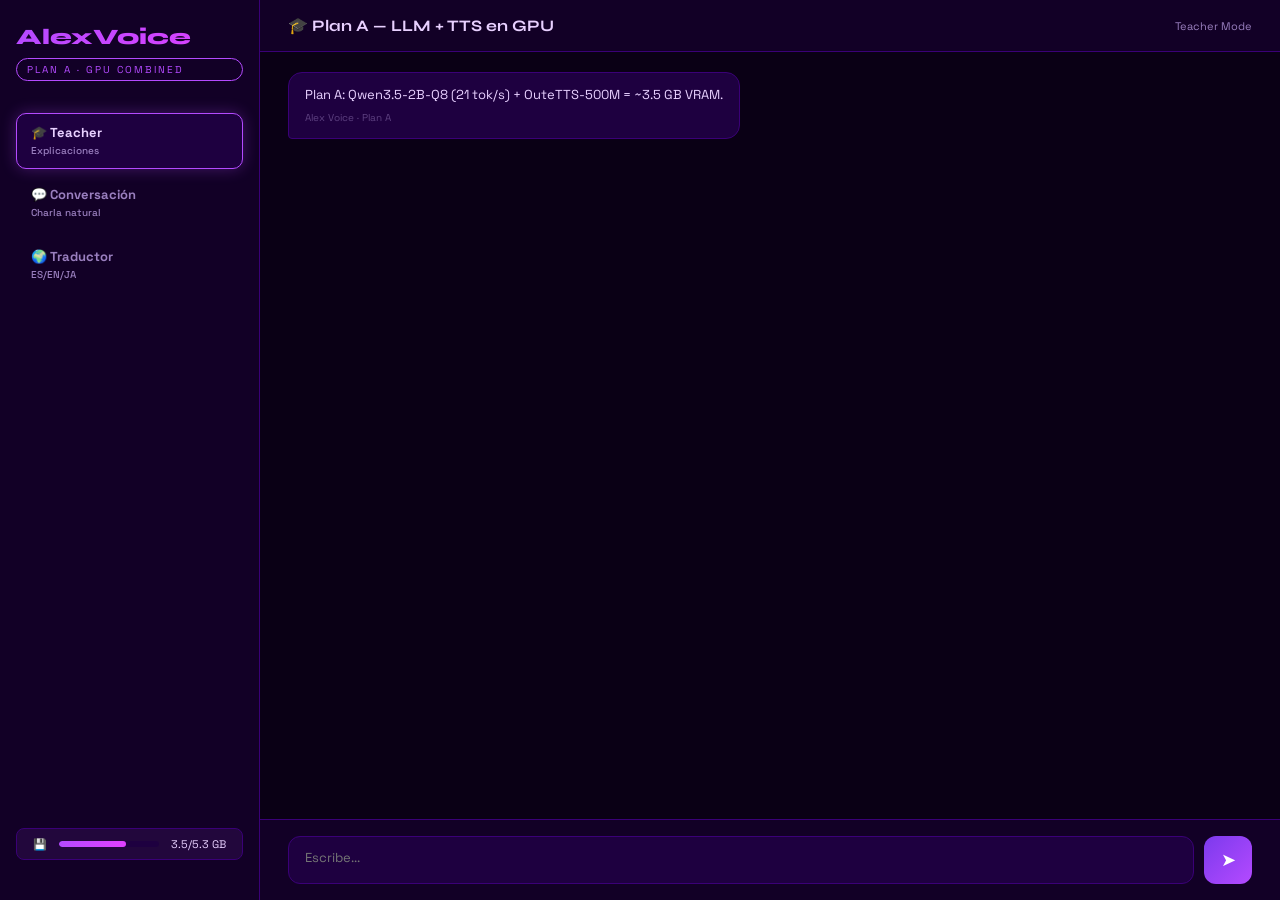
==== frontend/plan-a/index.html @ efa8ddd1 "4 plan interfaces (A=purple/GPU, B=blue/tech, C=green/pipeline, D=gold/premium) with functional JS a" ====
<!DOCTYPE html>
<html lang="es">
<head>
<meta charset="UTF-8"><meta name="viewport" content="width=device-width,initial-scale=1.0">
<title>Plan A — Alex Voice (Combined GPU)</title>
<link rel="preconnect" href="https://fonts.googleapis.com">
<link href="https://fonts.googleapis.com/css2?family=Space+Grotesk:wght@400;500;600;700&family=Syne:wght@400;700;800&display=swap" rel="stylesheet">
<style>
:root{--bg:#0a0015;--surface:#120026;--surface2:#1e0040;--border:#3a0077;--text:#e8d0ff;--textDim:#9a7fbf;--accent:#b44aff;--accent2:#7c3aed;--glow:rgba(180,74,255,.3)}
*{margin:0;padding:0;box-sizing:border-box}
body{font-family:'Space Grotesk',sans-serif;background:var(--bg);color:var(--text);height:100vh;display:flex;overflow:hidden}
.sidebar{width:260px;background:var(--surface);border-right:1px solid var(--border);padding:24px 16px;display:flex;flex-direction:column;flex-shrink:0}
.logo{font-family:'Syne',sans-serif;font-size:22px;font-weight:800;margin-bottom:8px;background:linear-gradient(135deg,var(--accent),#e040ff);-webkit-background-clip:text;-webkit-text-fill-color:transparent}
.plan-badge{font-size:10px;text-transform:uppercase;letter-spacing:2px;color:var(--accent);margin-bottom:32px;padding:4px 10px;border:1px solid var(--accent);border-radius:20px;display:inline-block}
.mode-group{display:flex;flex-direction:column;gap:6px;flex:1}
.mode-btn{display:flex;align-items:center;gap:10px;padding:10px 14px;border-radius:10px;border:1px solid transparent;cursor:pointer;background:transparent;color:var(--textDim);font-family:inherit;font-size:13px;font-weight:500;transition:all .3s;text-align:left}
.mode-btn:hover{color:var(--text);background:var(--surface2)}
.mode-btn.active{border-color:var(--accent);color:var(--text);background:var(--surface2);box-shadow:0 0 15px var(--glow)}
.main{flex:1;display:flex;flex-direction:column}
.header{padding:16px 28px;border-bottom:1px solid var(--border);background:var(--surface);display:flex;align-items:center;justify-content:space-between}
.header h2{font-family:'Syne',sans-serif;font-size:16px}
.vram-bar{padding:8px 16px;background:rgba(180,74,255,.1);border:1px solid var(--border);border-radius:8px;font-size:11px;display:flex;align-items:center;gap:12px;margin-bottom:16px}
.vram-bar .bar{flex:1;height:6px;background:var(--surface2);border-radius:3px;overflow:hidden}
.vram-bar .fill{height:100%;background:linear-gradient(90deg,var(--accent),#e040ff);border-radius:3px;width:67%}
.messages{flex:1;overflow-y:auto;padding:20px 28px;display:flex;flex-direction:column;gap:12px}
.msg{max-width:75%;padding:12px 16px;border-radius:14px;font-size:13px;line-height:1.6;animation:fadeIn .3s}
@keyframes fadeIn{from{opacity:0;transform:translateY(8px)}to{opacity:1;transform:translateY(0)}}
.msg.user{align-self:flex-end;background:linear-gradient(135deg,var(--accent2),var(--accent));color:#fff;border-bottom-right-radius:4px}
.msg.assistant{align-self:flex-start;background:var(--surface2);border:1px solid var(--border);border-bottom-left-radius:4px}
.msg .ts{font-size:10px;color:var(--textDim);margin-top:4px;opacity:.5}
.think-indicator{align-self:flex-start;display:none;gap:4px;padding:12px 16px;background:var(--surface2);border:1px solid var(--border);border-radius:14px}
.think-indicator.show{display:flex}
.think-indicator span{width:5px;height:5px;border-radius:50%;background:var(--accent);animation:bounce 1.4s infinite}
.think-indicator span:nth-child(2){animation-delay:.2s}
.think-indicator span:nth-child(3){animation-delay:.4s}
@keyframes bounce{0%,80%,100%{transform:translateY(0)}40%{transform:translateY(-5px)}}
.input-area{padding:16px 28px;border-top:1px solid var(--border);background:var(--surface)}
.input-row{display:flex;gap:10px}
textarea{flex:1;padding:12px 16px;border:1px solid var(--border);border-radius:12px;background:var(--surface2);color:var(--text);font-family:inherit;font-size:13px;resize:none;outline:none;min-height:48px}
textarea:focus{border-color:var(--accent);box-shadow:0 0 0 3px var(--glow)}
.send-btn{width:48px;height:48px;border-radius:12px;border:none;cursor:pointer;background:linear-gradient(135deg,var(--accent2),var(--accent));color:#fff;font-size:18px;transition:all .3s;flex-shrink:0}
.send-btn:hover{box-shadow:0 0 20px var(--glow)}
.send-btn:disabled{opacity:.3;cursor:not-allowed}
</style>
</head>
<body>
<div class="sidebar">
  <div class="logo">AlexVoice</div>
  <div class="plan-badge">Plan A · GPU Combined</div>
  <div class="mode-group" id="modeGroup">
    <button class="mode-btn active" data-mode="teacher" onclick="setMode('teacher')"><div><strong>🎓 Teacher</strong><br><span style="font-size:10px;color:var(--textDim)">Explicaciones</span></div></button>
    <button class="mode-btn" data-mode="conversation" onclick="setMode('conversation')"><div><strong>💬 Conversación</strong><br><span style="font-size:10px;color:var(--textDim)">Charla natural</span></div></button>
    <button class="mode-btn" data-mode="translator" onclick="setMode('translator')"><div><strong>🌍 Traductor</strong><br><span style="font-size:10px;color:var(--textDim)">ES/EN/JA</span></div></button>
  </div>
  <div class="vram-bar">💾 <div class="bar"><div class="fill"></div></div> 3.5/5.3 GB</div>
</div>
<div class="main">
  <div class="header"><h2 id="modeTitle">🎓 Plan A — LLM + TTS en GPU</h2><span style="font-size:11px;color:var(--textDim)" id="modeBadge">Teacher Mode</span></div>
  <div class="messages" id="msgs"><div class="msg assistant">Plan A: Qwen3.5-2B-Q8 (21 tok/s) + OuteTTS-500M = ~3.5 GB VRAM.<div class="ts">Alex Voice · Plan A</div></div></div>
  <div class="think-indicator" id="think"><span></span><span></span><span></span></div>
  <div class="input-area">
    <div class="input-row">
      <textarea id="input" placeholder="Escribe..." rows="1" onkeydown="if(event.key==='Enter'&&!event.shiftKey){event.preventDefault();send()}"></textarea>
      <button class="send-btn" id="sendBtn" onclick="send()">➤</button>
    </div>
  </div>
</div>
<script>
const MODES={teacher:{name:'🎓 Teacher',badge:'Teacher Mode',sys:'Eres un tutor experto que explica conceptos con claridad. Responde en el idioma del usuario.'},conversation:{name:'💬 Conversación',badge:'Conversation Mode',sys:'Eres un asistente amigable y natural. Respondes en el mismo idioma. Conversación fluida.'},translator:{name:'🌍 Traductor',badge:'Translator Mode',sys:'Eres un traductor profesional ES/EN/JA. Traduce y explica. Incluye romaji para japones.'}};
let currentMode='teacher';
function setMode(m){currentMode=m;const c=MODES[m];document.getElementById('modeTitle').textContent='🎓 Plan A — '+c.name;document.getElementById('modeBadge').textContent=c.badge;document.querySelectorAll('.mode-btn').forEach(b=>b.classList.remove('active'));document.querySelector(`[data-mode="${m}"]`).classList.add('active')}
function addMsg(role,text){const d=document.createElement('div');d.className='msg '+role;d.textContent=text;const t=document.createElement('div');t.className='ts';t.textContent=new Date().toLocaleTimeString();d.appendChild(t);document.getElementById('msgs').appendChild(d);d.scrollIntoView({behavior:'smooth'})}
async function send(){const i=document.getElementById('input');const t=i.value.trim();if(!t)return;addMsg('user',t);i.value='';document.getElementById('think').classList.add('show');document.getElementById('sendBtn').disabled=true;try{const r=await fetch('http://localhost:8080/completion',{method:'POST',headers:{'Content-Type':'application/json'},body:JSON.stringify({prompt:'<|im_start|>system\n'+MODES[currentMode].sys+'<|im_end|>\n<|im_start|>user\n'+t+'<|im_end|>\n<|im_start|>assistant\n',n_predict:256,temperature:currentMode==='teacher'?0.5:currentMode==='translator'?0.3:0.7,stop:['<|im_end|>']})});const d=await r.json();addMsg('assistant',d.content||'[sin respuesta]')}catch(e){addMsg('assistant','⚠️ Error: '+e.message+'. ¿Está corriendo llama-server?')}document.getElementById('think').classList.remove('show');document.getElementById('sendBtn').disabled=false}
</script>
</body>
</html>
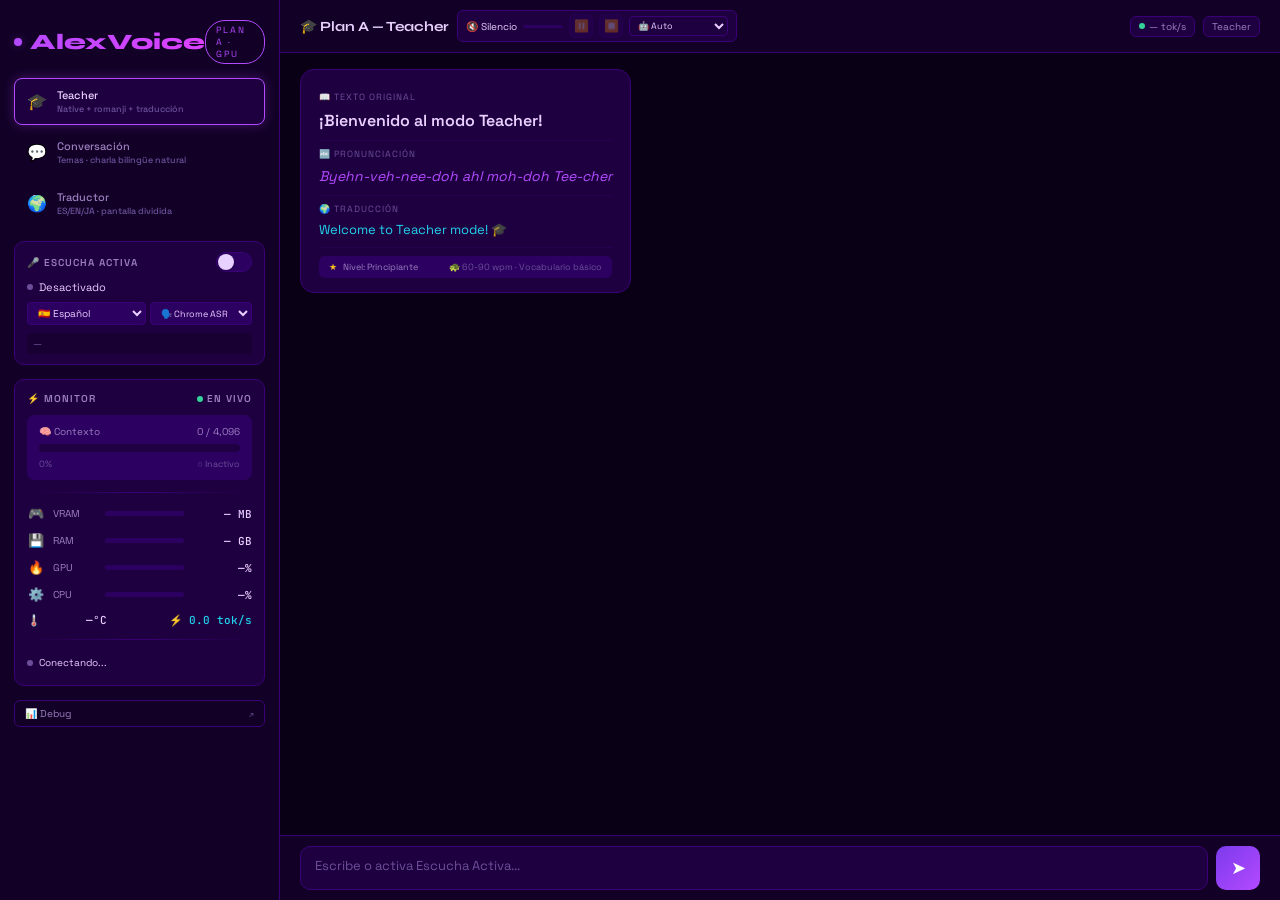
==== commit af77b3c9: "feat: TTS Python API (45ms), logger module, enriched debug UI, startup script - PiperTTS Python API " ====
--- a/frontend/plan-a/index.html
+++ b/frontend/plan-a/index.html
@@ -2,75 +2,2106 @@
 <html lang="es">
 <head>
 <meta charset="UTF-8"><meta name="viewport" content="width=device-width,initial-scale=1.0">
-<title>Plan A — Alex Voice (Combined GPU)</title>
+<title>Plan A — Alex Voice (3 Modos)</title>
 <link rel="preconnect" href="https://fonts.googleapis.com">
-<link href="https://fonts.googleapis.com/css2?family=Space+Grotesk:wght@400;500;600;700&family=Syne:wght@400;700;800&display=swap" rel="stylesheet">
+<link href="https://fonts.googleapis.com/css2?family=Space+Grotesk:wght@400;500;600;700&family=Syne:wght@400;700;800&family=JetBrains+Mono:wght@400;500&family=Noto+Sans+JP:wght@400;700&display=swap" rel="stylesheet">
 <style>
-:root{--bg:#0a0015;--surface:#120026;--surface2:#1e0040;--border:#3a0077;--text:#e8d0ff;--textDim:#9a7fbf;--accent:#b44aff;--accent2:#7c3aed;--glow:rgba(180,74,255,.3)}
+:root{--bg:#0a0015;--surface:#120026;--surface2:#1e0040;--surface3:#2c0060;--border:#3a0077;--border2:#4b0099;--text:#e8d0ff;--textDim:#9a7fbf;--textMuted:#6b5099;--accent:#b44aff;--accent2:#7c3aed;--accent3:#e040ff;--glow:rgba(180,74,255,.3);--green:#34d399;--yellow:#fbbf24;--red:#ef4444;--orange:#fb923c;--cyan:#22d3ee}
 *{margin:0;padding:0;box-sizing:border-box}
 body{font-family:'Space Grotesk',sans-serif;background:var(--bg);color:var(--text);height:100vh;display:flex;overflow:hidden}
-.sidebar{width:260px;background:var(--surface);border-right:1px solid var(--border);padding:24px 16px;display:flex;flex-direction:column;flex-shrink:0}
-.logo{font-family:'Syne',sans-serif;font-size:22px;font-weight:800;margin-bottom:8px;background:linear-gradient(135deg,var(--accent),#e040ff);-webkit-background-clip:text;-webkit-text-fill-color:transparent}
-.plan-badge{font-size:10px;text-transform:uppercase;letter-spacing:2px;color:var(--accent);margin-bottom:32px;padding:4px 10px;border:1px solid var(--accent);border-radius:20px;display:inline-block}
-.mode-group{display:flex;flex-direction:column;gap:6px;flex:1}
-.mode-btn{display:flex;align-items:center;gap:10px;padding:10px 14px;border-radius:10px;border:1px solid transparent;cursor:pointer;background:transparent;color:var(--textDim);font-family:inherit;font-size:13px;font-weight:500;transition:all .3s;text-align:left}
-.mode-btn:hover{color:var(--text);background:var(--surface2)}
-.mode-btn.active{border-color:var(--accent);color:var(--text);background:var(--surface2);box-shadow:0 0 15px var(--glow)}
-.main{flex:1;display:flex;flex-direction:column}
-.header{padding:16px 28px;border-bottom:1px solid var(--border);background:var(--surface);display:flex;align-items:center;justify-content:space-between}
-.header h2{font-family:'Syne',sans-serif;font-size:16px}
-.vram-bar{padding:8px 16px;background:rgba(180,74,255,.1);border:1px solid var(--border);border-radius:8px;font-size:11px;display:flex;align-items:center;gap:12px;margin-bottom:16px}
-.vram-bar .bar{flex:1;height:6px;background:var(--surface2);border-radius:3px;overflow:hidden}
-.vram-bar .fill{height:100%;background:linear-gradient(90deg,var(--accent),#e040ff);border-radius:3px;width:67%}
-.messages{flex:1;overflow-y:auto;padding:20px 28px;display:flex;flex-direction:column;gap:12px}
-.msg{max-width:75%;padding:12px 16px;border-radius:14px;font-size:13px;line-height:1.6;animation:fadeIn .3s}
+
+/* ── Sidebar ──────────────────────────── */
+.sidebar{width:280px;background:var(--surface);border-right:1px solid var(--border);padding:20px 14px;display:flex;flex-direction:column;flex-shrink:0;overflow-y:auto;gap:14px}
+.sidebar::-webkit-scrollbar{width:3px}
+.sidebar::-webkit-scrollbar-thumb{background:var(--border);border-radius:3px}
+.logo{font-family:'Syne',sans-serif;font-size:22px;font-weight:800;background:linear-gradient(135deg,var(--accent),var(--accent3));-webkit-background-clip:text;-webkit-text-fill-color:transparent;display:flex;align-items:center;gap:8px}
+.logo-dot{width:8px;height:8px;border-radius:50%;background:var(--accent);-webkit-text-fill-color:initial;display:inline-block;box-shadow:0 0 8px var(--glow)}
+.plan-badge{font-size:9px;text-transform:uppercase;letter-spacing:2px;color:var(--accent);padding:3px 10px;border:1px solid var(--accent);border-radius:20px;display:inline-block;width:fit-content}
+
+/* ── Mode Buttons ─────────────────────── */
+.mode-group{display:flex;flex-direction:column;gap:4px}
+.mode-btn{display:flex;align-items:center;gap:10px;padding:9px 12px;border-radius:8px;border:1px solid transparent;cursor:pointer;background:transparent;color:var(--textDim);font-family:inherit;font-size:12px;font-weight:500;transition:all .25s ease;text-align:left;width:100%}
+.mode-btn:hover{color:var(--text);background:var(--surface2);border-color:var(--border)}
+.mode-btn.active{border-color:var(--accent);color:var(--text);background:var(--surface2);box-shadow:0 0 12px var(--glow)}
+.mode-btn .mode-icon{font-size:16px}
+.mode-btn .mode-label{font-size:11px}
+.mode-btn .mode-desc{font-size:9px;color:var(--textMuted);margin-top:1px}
+
+/* ── Listening Section ────────────────── */
+.listen-section{background:var(--surface2);border:1px solid var(--border);border-radius:10px;padding:10px 12px;display:flex;flex-direction:column;gap:8px}
+.listen-header{display:flex;align-items:center;justify-content:space-between;font-size:10px;font-weight:600;text-transform:uppercase;letter-spacing:1px;color:var(--textDim)}
+.toggle-switch{position:relative;width:36px;height:20px;flex-shrink:0;cursor:pointer}
+.toggle-track{width:36px;height:20px;background:var(--surface3);border-radius:10px;transition:background .3s;border:1px solid var(--border)}
+.toggle-track.active{background:var(--accent2);border-color:var(--accent)}
+.toggle-knob{position:absolute;top:2px;left:2px;width:16px;height:16px;border-radius:50%;background:var(--text);transition:transform .3s;box-shadow:0 1px 3px rgba(0,0,0,.3)}
+.toggle-switch.active .toggle-knob{transform:translateX(16px);background:#fff}
+.listen-status{font-size:11px;display:flex;align-items:center;gap:6px}
+.listen-indicator{width:6px;height:6px;border-radius:50%;display:inline-block}
+.listen-indicator.idle{background:var(--textMuted)}
+.listen-indicator.listening{background:var(--green);animation:pulse 1s infinite}
+.listen-indicator.speaking{background:var(--accent);animation:pulse .5s infinite}
+.listen-transcript{font-size:10px;color:var(--textMuted);min-height:16px;padding:4px 6px;background:rgba(0,0,0,.2);border-radius:4px;word-break:break-word}
+@keyframes pulse{0%,100%{opacity:1}50%{opacity:.3}}
+
+/* ── Monitor Panel ────────────────────── */
+.monitor-panel{background:var(--surface2);border:1px solid var(--border);border-radius:10px;padding:12px;display:flex;flex-direction:column;gap:10px}
+.monitor-header{display:flex;align-items:center;justify-content:space-between;font-size:10px;font-weight:600;text-transform:uppercase;letter-spacing:1px;color:var(--textDim)}
+.live-dot{width:6px;height:6px;border-radius:50%;background:var(--green);animation:pulse 2s infinite;display:inline-block}
+.stat-row{display:flex;align-items:center;gap:8px;font-size:11px}
+.stat-row .stat-icon{width:18px;text-align:center;font-size:13px;flex-shrink:0}
+.stat-row .stat-label{color:var(--textDim);font-size:10px;min-width:44px;flex-shrink:0}
+.stat-row .stat-value{font-family:'JetBrains Mono',monospace;font-size:11px;font-weight:500;min-width:60px;text-align:right;flex-shrink:0;color:var(--text)}
+.stat-row .stat-value.green{color:var(--green)}
+.stat-row .stat-value.yellow{color:var(--yellow)}
+.stat-row .stat-value.orange{color:var(--orange)}
+.stat-row .stat-value.red{color:var(--red)}
+.stat-row .stat-value.cyan{color:var(--cyan)}
+.bar-wrap{flex:1;height:5px;background:var(--surface3);border-radius:3px;overflow:hidden;min-width:60px}
+.bar-fill{height:100%;border-radius:3px;transition:width .1s linear;min-width:0}
+.bar-fill.purple{background:linear-gradient(90deg,var(--accent2),var(--accent))}
+.bar-fill.green{background:linear-gradient(90deg,#059669,var(--green))}
+.bar-fill.blue{background:linear-gradient(90deg,#2563eb,var(--cyan))}
+.bar-fill.yellow{background:linear-gradient(90deg,#d97706,var(--yellow))}
+.bar-fill.orange{background:linear-gradient(90deg,#ea580c,var(--orange))}
+.red{color:var(--red)}.green{color:var(--green)}.orange{color:var(--orange)}.yellow{color:var(--yellow)}
+.context-section{background:var(--surface3);border-radius:8px;padding:10px 12px;display:flex;flex-direction:column;gap:6px}
+.context-header{display:flex;justify-content:space-between;font-size:10px;color:var(--textDim)}
+.context-bar{height:8px;background:rgba(0,0,0,.3);border-radius:4px;overflow:hidden;position:relative}
+.context-fill{height:100%;border-radius:4px;background:linear-gradient(90deg,var(--accent2),var(--accent),var(--accent3));transition:width .1s linear}
+
+/* ── Loading Section ──────────────────── */
+.loading-section{background:var(--surface3);border:1px solid var(--accent2);border-radius:8px;padding:8px 12px;display:none;flex-direction:column;gap:5px}
+.loading-section.show{display:flex}
+.loading-header{display:flex;justify-content:space-between;align-items:center;font-size:10px;color:var(--textDim)}
+.loading-header .status-icon{font-size:12px}
+.loading-bar-wrap{height:6px;background:rgba(0,0,0,.3);border-radius:3px;overflow:hidden}
+.loading-fill{height:100%;border-radius:3px;transition:width .1s linear;min-width:0}
+.loading-fill.waiting{background:var(--textMuted)}
+.loading-fill.loading{background:linear-gradient(90deg,var(--accent2),var(--accent))}
+.loading-fill.done{background:var(--green);width:100% !important}
+.loading-detail{font-size:9px;color:var(--textMuted);display:flex;justify-content:space-between;align-items:center;gap:4px}
+.loading-detail .vram-info{font-family:'JetBrains Mono',monospace;color:var(--accent);font-size:9px;white-space:nowrap}
+.loading-detail .vram-delta{font-family:'JetBrains Mono',monospace;font-size:8px;white-space:nowrap}
+.monitor-divider{height:1px;background:linear-gradient(90deg,transparent,var(--border),transparent);margin:2px 0}
+.status-row{display:flex;align-items:center;gap:6px;font-size:10px;padding:4px 0}
+.status-dot{width:6px;height:6px;border-radius:50%;flex-shrink:0}
+.status-dot.idle{background:var(--textMuted)}
+.status-dot.processing{background:var(--green);animation:pulse 1s infinite}
+.status-dot.disconnected{background:var(--red)}
+.gpu-temp-bar{display:flex;align-items:center;gap:6px;font-size:11px}
+.listen-lang-select{padding:3px 6px;border-radius:4px;border:1px solid var(--border);background:var(--surface3);color:var(--text);font-size:10px;font-family:inherit;outline:none;width:100%}
+
+/* ── Main Layout ──────────────────────── */
+.main{flex:1;display:flex;flex-direction:column;min-width:0}
+.header{padding:10px 20px;border-bottom:1px solid var(--border);background:var(--surface);display:flex;align-items:center;gap:8px;flex-wrap:wrap}
+.header h2{font-family:'Syne',sans-serif;font-size:14px;font-weight:700;display:flex;align-items:center;gap:6px;flex-shrink:0}
+.header-right{display:flex;align-items:center;gap:8px;font-size:11px;color:var(--textDim);margin-left:auto}
+.header-right .badge{display:flex;align-items:center;gap:4px;padding:3px 8px;background:var(--surface2);border:1px solid var(--border);border-radius:6px;font-size:10px}
+.tts-controls{display:flex;align-items:center;gap:6px;padding:3px 8px;background:var(--surface2);border:1px solid var(--border);border-radius:6px;font-size:10px}
+.tts-controls .tts-status{display:flex;align-items:center;gap:3px}
+.tts-btn{width:24px;height:24px;border-radius:6px;border:1px solid var(--border);cursor:pointer;background:var(--surface3);color:var(--textDim);font-size:12px;display:flex;align-items:center;justify-content:center;transition:all .2s}
+.tts-btn:hover{background:var(--accent2);color:#fff;border-color:var(--accent)}
+.tts-btn:disabled{opacity:.3;cursor:not-allowed}
+.tts-btn.active{background:var(--accent2);color:#fff;border-color:var(--accent)}
+.tts-progress{width:40px;height:3px;background:var(--surface3);border-radius:2px;overflow:hidden;flex-shrink:0}
+.tts-progress-fill{height:100%;background:linear-gradient(90deg,var(--accent),var(--accent3));border-radius:2px;transition:width .3s;width:0%}
+.messages-area{flex:1;overflow-y:auto;padding:16px 20px;display:flex;flex-direction:column;gap:10px}
+.messages-area::-webkit-scrollbar{width:4px}
+.messages-area::-webkit-scrollbar-thumb{background:var(--border);border-radius:2px}
+
+/* ── Shared Messages ──────────────────── */
+.msg{max-width:85%;padding:12px 16px;border-radius:14px;font-size:13px;line-height:1.6;animation:fadeIn .3s ease}
 @keyframes fadeIn{from{opacity:0;transform:translateY(8px)}to{opacity:1;transform:translateY(0)}}
 .msg.user{align-self:flex-end;background:linear-gradient(135deg,var(--accent2),var(--accent));color:#fff;border-bottom-right-radius:4px}
-.msg.assistant{align-self:flex-start;background:var(--surface2);border:1px solid var(--border);border-bottom-left-radius:4px}
-.msg .ts{font-size:10px;color:var(--textDim);margin-top:4px;opacity:.5}
-.think-indicator{align-self:flex-start;display:none;gap:4px;padding:12px 16px;background:var(--surface2);border:1px solid var(--border);border-radius:14px}
+.msg .ts{font-size:10px;color:var(--textDim);margin-top:4px;opacity:.5;font-family:'JetBrains Mono',monospace}
+.think-indicator{align-self:flex-start;display:none;gap:4px;padding:10px 14px;background:var(--surface2);border:1px solid var(--border);border-radius:14px}
 .think-indicator.show{display:flex}
 .think-indicator span{width:5px;height:5px;border-radius:50%;background:var(--accent);animation:bounce 1.4s infinite}
 .think-indicator span:nth-child(2){animation-delay:.2s}
 .think-indicator span:nth-child(3){animation-delay:.4s}
 @keyframes bounce{0%,80%,100%{transform:translateY(0)}40%{transform:translateY(-5px)}}
-.input-area{padding:16px 28px;border-top:1px solid var(--border);background:var(--surface)}
-.input-row{display:flex;gap:10px}
-textarea{flex:1;padding:12px 16px;border:1px solid var(--border);border-radius:12px;background:var(--surface2);color:var(--text);font-family:inherit;font-size:13px;resize:none;outline:none;min-height:48px}
-textarea:focus{border-color:var(--accent);box-shadow:0 0 0 3px var(--glow)}
-.send-btn{width:48px;height:48px;border-radius:12px;border:none;cursor:pointer;background:linear-gradient(135deg,var(--accent2),var(--accent));color:#fff;font-size:18px;transition:all .3s;flex-shrink:0}
-.send-btn:hover{box-shadow:0 0 20px var(--glow)}
-.send-btn:disabled{opacity:.3;cursor:not-allowed}
+
+/* ── TEACHER MODE OUTPUT ────────────────── */
+.teacher-output{background:var(--surface2);border:1px solid var(--border);border-radius:14px;padding:14px 18px;max-width:85%;align-self:flex-start;animation:fadeIn .3s ease}
+.teacher-line{padding:6px 0;border-bottom:1px solid rgba(58,0,119,.3);line-height:1.7}
+.teacher-line:last-child{border-bottom:none}
+.teacher-line .label{font-size:9px;text-transform:uppercase;letter-spacing:1px;color:var(--textMuted);margin-bottom:2px}
+.teacher-line.native .text{font-size:16px;color:var(--text);font-weight:600}
+.teacher-line.romanji .text{font-size:14px;color:var(--accent);font-style:italic}
+.teacher-line.translation .text{font-size:13px;color:var(--cyan)}
+.teacher-level{display:flex;align-items:center;gap:6px;margin-top:8px;padding:5px 10px;background:var(--surface3);border-radius:6px;font-size:9px;color:var(--textDim)}
+.teacher-level .stars{color:var(--yellow)}
+.teacher-speed{font-size:9px;color:var(--textMuted);margin-left:auto}
+
+/* ── CONVERSATIONAL MODE ────────────────── */
+.topic-bar{display:flex;gap:6px;padding:8px 20px;border-bottom:1px solid var(--border);background:var(--surface);overflow-x:auto;flex-wrap:nowrap;align-items:center}
+.topic-bar::-webkit-scrollbar{height:2px}
+.topic-bar::-webkit-scrollbar-thumb{background:var(--border);border-radius:2px}
+.topic-label{font-size:9px;text-transform:uppercase;letter-spacing:1px;color:var(--textMuted);flex-shrink:0;margin-right:4px}
+.topic-chip{padding:4px 12px;border-radius:14px;border:1px solid var(--border);background:var(--surface2);color:var(--textDim);font-size:10px;cursor:pointer;white-space:nowrap;transition:all .2s;flex-shrink:0;font-family:inherit}
+.topic-chip:hover{border-color:var(--accent);color:var(--text);background:var(--surface3)}
+.topic-chip.active{background:var(--accent2);color:#fff;border-color:var(--accent);box-shadow:0 0 8px var(--glow)}
+.conv-msg{max-width:80%;padding:12px 16px;border-radius:14px;font-size:13px;line-height:1.6;animation:fadeIn .3s ease}
+.conv-msg.user{align-self:flex-end;background:linear-gradient(135deg,var(--accent2),var(--accent));color:#fff;border-bottom-right-radius:4px}
+.conv-msg.assistant{align-self:flex-start;background:var(--surface2);border:1px solid var(--border);border-bottom-left-radius:4px}
+.conv-msg .ts{font-size:10px;color:var(--textDim);margin-top:4px;opacity:.5;font-family:'JetBrains Mono',monospace}
+
+/* ── TRANSLATOR MODE ───────────────────── */
+.translator-layout{flex:1;display:flex;flex-direction:column;overflow:hidden}
+.translator-controls{display:flex;align-items:center;gap:8px;padding:8px 20px;border-bottom:1px solid var(--border);background:var(--surface);flex-wrap:wrap}
+.translator-lang-pair{display:flex;align-items:center;gap:6px}
+.translator-lang-pair select{padding:4px 8px;border-radius:6px;border:1px solid var(--border);background:var(--surface2);color:var(--text);font-size:11px;font-family:inherit;outline:none}
+.translator-lang-pair .arrow{color:var(--accent);font-size:16px}
+.translator-split-toggle{display:flex;gap:2px;margin-left:auto}
+.translator-split-toggle button{padding:4px 10px;border:1px solid var(--border);background:var(--surface2);color:var(--textDim);font-size:10px;cursor:pointer;font-family:inherit;transition:all .2s}
+.translator-split-toggle button:first-child{border-radius:6px 0 0 6px}
+.translator-split-toggle button:last-child{border-radius:0 6px 6px 0}
+.translator-split-toggle button.active{background:var(--accent2);color:#fff;border-color:var(--accent)}
+.translator-panels{flex:1;display:flex;overflow:hidden}
+.translator-panel{flex:1;display:flex;flex-direction:column;overflow:hidden}
+.translator-panel:first-child{border-right:1px solid var(--border)}
+.translator-panel-header{padding:8px 14px;font-size:10px;text-transform:uppercase;letter-spacing:1px;color:var(--textDim);background:var(--surface2);border-bottom:1px solid var(--border);display:flex;align-items:center;gap:6px}
+.translator-panel-header .lang-flag{font-size:14px}
+.translator-panel-messages{flex:1;overflow-y:auto;padding:10px 14px;display:flex;flex-direction:column;gap:8px}
+.translator-panel-messages::-webkit-scrollbar{width:3px}
+.translator-panel-messages::-webkit-scrollbar-thumb{background:var(--border);border-radius:2px}
+.translator-msg{padding:8px 12px;border-radius:8px;font-size:12px;line-height:1.5;animation:fadeIn .2s ease;max-width:100%}
+.translator-msg.lang1{background:var(--surface3);border:1px solid var(--border);align-self:flex-start}
+.translator-msg.lang2{background:rgba(52,211,153,.1);border:1px solid rgba(52,211,153,.3);align-self:flex-end;color:var(--green)}
+.translator-msg .ts{font-size:8px;color:var(--textMuted);margin-top:2px;opacity:.5;font-family:'JetBrains Mono',monospace}
+.translator-panels.vertical{flex-direction:column}
+.translator-panels.vertical .translator-panel:first-child{border-right:none;border-bottom:1px solid var(--border)}
+.translator-msg.lang1.single{align-self:flex-start;background:var(--surface3);border:1px solid var(--border)}
+.translator-msg.lang2.single{align-self:flex-end;background:rgba(52,211,153,.1);border:1px solid rgba(52,211,153,.3);color:var(--green)}
+
+/* ── Input Area ───────────────────────── */
+.input-area{padding:10px 20px;border-top:1px solid var(--border);background:var(--surface)}
+.input-row{display:flex;gap:8px}
+.input-row textarea{flex:1;padding:10px 14px;border:1px solid var(--border);border-radius:10px;background:var(--surface2);color:var(--text);font-family:'Space Grotesk',sans-serif;font-size:13px;resize:none;outline:none;min-height:44px;transition:border-color .2s,box-shadow .2s}
+.input-row textarea:focus{border-color:var(--accent);box-shadow:0 0 0 3px var(--glow)}
+.input-row textarea::placeholder{color:var(--textMuted)}
+.input-row .send-btn{width:44px;height:44px;border-radius:10px;border:none;cursor:pointer;background:linear-gradient(135deg,var(--accent2),var(--accent));color:#fff;font-size:18px;transition:all .25s ease;flex-shrink:0;display:flex;align-items:center;justify-content:center}
+.input-row .send-btn:hover{box-shadow:0 0 18px var(--glow);transform:scale(1.03)}
+.input-row .send-btn:disabled{opacity:.3;cursor:not-allowed;transform:none;box-shadow:none}
+.listening-flash{position:fixed;top:0;left:0;right:0;bottom:0;pointer-events:none;border:3px solid transparent;transition:border-color .15s;z-index:100}
+.listening-flash.active{border-color:var(--green)}
+.listening-flash.speaking{border-color:var(--accent)}
 </style>
 </head>
 <body>
+
+<div class="listening-flash" id="listeningFlash"></div>
+
+<!── SIDEBAR ──────────────────────────────── -->
 <div class="sidebar">
-  <div class="logo">AlexVoice</div>
-  <div class="plan-badge">Plan A · GPU Combined</div>
-  <div class="mode-group" id="modeGroup">
-    <button class="mode-btn active" data-mode="teacher" onclick="setMode('teacher')"><div><strong>🎓 Teacher</strong><br><span style="font-size:10px;color:var(--textDim)">Explicaciones</span></div></button>
-    <button class="mode-btn" data-mode="conversation" onclick="setMode('conversation')"><div><strong>💬 Conversación</strong><br><span style="font-size:10px;color:var(--textDim)">Charla natural</span></div></button>
-    <button class="mode-btn" data-mode="translator" onclick="setMode('translator')"><div><strong>🌍 Traductor</strong><br><span style="font-size:10px;color:var(--textDim)">ES/EN/JA</span></div></button>
+  <div style="display:flex;align-items:center;justify-content:space-between">
+    <div class="logo"><span class="logo-dot"></span>AlexVoice</div>
+    <div class="plan-badge">Plan A · GPU</div>
   </div>
-  <div class="vram-bar">💾 <div class="bar"><div class="fill"></div></div> 3.5/5.3 GB</div>
+
+  <!── Modes ──>
+  <div class="mode-group">
+    <button class="mode-btn active" data-mode="teacher" onclick="setMode('teacher')">
+      <span class="mode-icon">🎓</span>
+      <div><div class="mode-label">Teacher</div><div class="mode-desc">Native + romanji + traducción</div></div>
+    </button>
+    <button class="mode-btn" data-mode="conversation" onclick="setMode('conversation')">
+      <span class="mode-icon">💬</span>
+      <div><div class="mode-label">Conversación</div><div class="mode-desc">Temas · charla bilingüe natural</div></div>
+    </button>
+    <button class="mode-btn" data-mode="translator" onclick="setMode('translator')">
+      <span class="mode-icon">🌍</span>
+      <div><div class="mode-label">Traductor</div><div class="mode-desc">ES/EN/JA · pantalla dividida</div></div>
+    </button>
+  </div>
+
+  <!── Active Listening ──>
+  <div class="listen-section">
+    <div class="listen-header">
+      <span>🎤 Escucha Activa</span>
+      <div class="toggle-switch" id="listenToggle" onclick="toggleListening()">
+        <div class="toggle-track" id="listenTrack"></div>
+        <div class="toggle-knob" id="listenKnob"></div>
+      </div>
+    </div>
+    <div class="listen-status">
+      <span class="listen-indicator idle" id="listenIndicator"></span>
+      <span id="listenStatusText">Desactivado</span>
+    </div>
+    <div style="display:flex;gap:4px">
+      <select class="listen-lang-select" id="listenLang" onchange="changeListenLang()" style="flex:1">
+        <option value="es-ES">🇪🇸 Español</option>
+        <option value="en-US">🇺🇸 English</option>
+        <option value="ja-JP">🇯🇵 日本語</option>
+      </select>
+      <select id="asrMode" onchange="setAsrMode(this.value)" style="padding:3px 6px;border-radius:4px;border:1px solid var(--border);background:var(--surface3);color:var(--text);font-size:9px;font-family:inherit;outline:none;flex-shrink:0">
+        <option value="chrome">🗣️ Chrome ASR</option>
+        <option value="whisper">🤖 Whisper ASR</option>
+      </select>
+    </div>
+    <div class="listen-transcript" id="listenTranscript">—</div>
+  </div>
+
+  <!── Monitor ──>
+  <div class="monitor-panel">
+    <div class="monitor-header"><span>⚡ Monitor</span><span><span class="live-dot"></span> EN VIVO</span></div>
+    <div class="loading-section" id="loadingSection">
+      <div class="loading-header">
+        <span><span class="status-icon" id="loadingIcon">🚀</span> <span id="loadingTitle">Iniciando</span></span>
+        <span id="loadingStatus">—</span>
+      </div>
+      <div class="loading-bar-wrap"><div class="loading-fill animated" id="loadingFill" style="width:0%"></div></div>
+      <div class="loading-detail">
+        <span id="loadingDetail">Esperando al servidor...</span>
+        <span class="vram-info" id="loadingVram"></span>
+      </div>
+    </div>
+
+    <div class="context-section">
+      <div class="context-header"><span>🧠 Contexto</span><span id="ctxLabel">0 / 4,096</span></div>
+      <div class="context-bar"><div class="context-fill" id="ctxFill" style="width:0%"></div></div>
+      <div class="context-stats" style="display:flex;justify-content:space-between;font-size:9px;color:var(--textMuted)">
+        <span id="ctxPercent">0%</span>
+        <span id="ctxStatus">○ Inactivo</span>
+      </div>
+    </div>
+    <div class="monitor-divider"></div>
+    <div class="stat-row">
+      <span class="stat-icon">🎮</span><span class="stat-label">VRAM</span>
+      <div class="bar-wrap"><div class="bar-fill purple" id="vramFill" style="width:0%"></div></div>
+      <span class="stat-value" id="vramText">— MB</span>
+    </div>
+    <div class="stat-row">
+      <span class="stat-icon">💾</span><span class="stat-label">RAM</span>
+      <div class="bar-wrap"><div class="bar-fill blue" id="ramFill" style="width:0%"></div></div>
+      <span class="stat-value" id="ramText">— GB</span>
+    </div>
+    <div class="stat-row">
+      <span class="stat-icon">🔥</span><span class="stat-label">GPU</span>
+      <div class="bar-wrap"><div class="bar-fill orange" id="gpuFill" style="width:0%"></div></div>
+      <span class="stat-value" id="gpuText">—%</span>
+    </div>
+    <div class="stat-row">
+      <span class="stat-icon">⚙️</span><span class="stat-label">CPU</span>
+      <div class="bar-wrap"><div class="bar-fill yellow" id="cpuFill" style="width:0%"></div></div>
+      <span class="stat-value" id="cpuText">—%</span>
+    </div>
+    <div class="stat-row" style="justify-content:space-between">
+      <div class="gpu-temp-bar"><span>🌡️</span><span class="stat-value" id="tempText" style="font-size:11px">—°C</span></div>
+      <div class="gpu-temp-bar"><span>⚡</span><span class="stat-value cyan" id="tpsText" style="font-size:11px">0.0 tok/s</span></div>
+    </div>
+    <div class="monitor-divider"></div>
+    <div class="status-row">
+      <span class="status-dot idle" id="statusDot"></span>
+      <span id="statusText">Conectando...</span>
+      <span style="margin-left:auto;font-size:9px;color:var(--textMuted);font-family:'JetBrains Mono',monospace" id="pollTime"></span>
+    </div>
+  </div>
+
+  <a href="/debug" target="_blank" style="display:flex;align-items:center;gap:6px;padding:6px 10px;border-radius:6px;border:1px solid var(--border);color:var(--textDim);font-size:10px;text-decoration:none;transition:all .2s"
+     onmouseover="this.style.borderColor='var(--accent)';this.style.color='var(--text)'"
+     onmouseout="this.style.borderColor='var(--border)';this.style.color='var(--textDim)'">
+    📊 Debug <span style="margin-left:auto;font-size:8px;color:var(--textMuted)">↗</span>
+  </a>
 </div>
+
+<!── MAIN ────────────────────────────────── -->
 <div class="main">
-  <div class="header"><h2 id="modeTitle">🎓 Plan A — LLM + TTS en GPU</h2><span style="font-size:11px;color:var(--textDim)" id="modeBadge">Teacher Mode</span></div>
-  <div class="messages" id="msgs"><div class="msg assistant">Plan A: Qwen3.5-2B-Q8 (21 tok/s) + OuteTTS-500M = ~3.5 GB VRAM.<div class="ts">Alex Voice · Plan A</div></div></div>
+  <div class="header">
+    <h2 id="modeTitle">🎓 Plan A — Teacher</h2>        <div class="tts-controls" id="ttsControls">
+          <span class="tts-status" id="ttsStatus">🔇 Silencio</span>
+          <div class="tts-progress"><div class="tts-progress-fill" id="ttsProgressFill"></div></div>
+          <button class="tts-btn" id="ttsPauseBtn" onclick="toggleTtsPause()" disabled title="Pausar">⏸️</button>
+          <button class="tts-btn" id="ttsStopBtn" onclick="stopTts()" disabled title="Detener">⏹️</button>
+          <select id="ttsModeSelect" onchange="setTtsMode(this.value)" style="padding:2px 4px;border-radius:4px;border:1px solid var(--border);background:var(--surface2);color:var(--text);font-size:9px;font-family:inherit;outline:none">
+            <option value="auto">🤖 Auto</option>
+            <option value="piper">⚡ Piper</option>
+            <option value="outetts">🎮 OuteTTS GPU</option>
+          </select>
+        </div>
+    <div class="header-right">
+      <span class="badge"><span class="live-dot"></span> <span id="headerTps">— tok/s</span></span>
+      <span class="badge" id="modeBadge">Teacher</span>
+    </div>
+  </div>
+
+  <!── TEACHER INTERFACE ────────────────── -->
+  <div id="teacherInterface" class="messages-area" style="display:flex">
+    <div class="teacher-output">
+      <div class="teacher-line native">
+        <div class="label">📖 Texto original</div>
+        <div class="text">¡Bienvenido al modo Teacher!</div>
+      </div>
+      <div class="teacher-line romanji">
+        <div class="label">🔤 Pronunciación</div>
+        <div class="text">Byehn-veh-nee-doh ahl moh-doh Tee-cher</div>
+      </div>
+      <div class="teacher-line translation">
+        <div class="label">🌍 Traducción</div>
+        <div class="text">Welcome to Teacher mode! 🎓</div>
+      </div>
+      <div class="teacher-level">
+        <span class="stars">★</span> Nivel: Principiante
+        <span class="teacher-speed">🐢 60-90 wpm · Vocabulario básico</span>
+      </div>
+    </div>
+  </div>
+
+  <!── CONVERSATIONAL INTERFACE ─────────── -->
+  <div id="conversationInterface" style="display:none;flex:1;flex-direction:column;overflow:hidden">
+    <div class="topic-bar" id="topicBar">
+      <span class="topic-label">🎯 Tema:</span>
+      <span class="topic-chip active" data-topic="random" onclick="selectTopic(this,'random')">🎲 Aleatorio</span>
+      <span class="topic-chip" data-topic="travel" onclick="selectTopic(this,'travel')">✈️ Viajes</span>
+      <span class="topic-chip" data-topic="technology" onclick="selectTopic(this,'technology')">💻 Tecnología</span>
+      <span class="topic-chip" data-topic="food" onclick="selectTopic(this,'food')">🍜 Comida</span>
+      <span class="topic-chip" data-topic="culture" onclick="selectTopic(this,'culture')">🎭 Cultura</span>
+      <span class="topic-chip" data-topic="music" onclick="selectTopic(this,'music')">🎵 Música</span>
+      <span class="topic-chip" data-topic="hobbies" onclick="selectTopic(this,'hobbies')">🎨 Pasatiempos</span>
+    </div>
+    <div class="messages-area" id="convMessages">
+      <div class="conv-msg assistant">
+        💬 ¡Modo Conversación! Elige un tema o selecciona "Aleatorio" para empezar a charlar.
+        <div class="ts">Alex Voice · Conversación</div>
+      </div>
+    </div>
+  </div>
+
+  <!── TRANSLATOR INTERFACE ─────────────── -->
+  <div id="translatorInterface" class="translator-layout" style="display:none">
+    <div class="translator-controls">
+      <div class="translator-lang-pair">
+        <select id="transLang1" onchange="updateTranslatorConfig()">
+          <option value="es">🇪🇸 Español</option>
+          <option value="en" selected>🇺🇸 English</option>
+          <option value="ja">🇯🇵 日本語</option>
+        </select>
+        <span class="arrow">⇄</span>
+        <select id="transLang2" onchange="updateTranslatorConfig()">
+          <option value="es">🇪🇸 Español</option>
+          <option value="en">🇺🇸 English</option>
+          <option value="ja" selected>🇯🇵 日本語</option>
+        </select>
+      </div>
+      <div class="translator-split-toggle">
+        <button class="active" data-split="horizontal" onclick="setTranslatorSplit('horizontal')">⇔ H</button>
+        <button data-split="vertical" onclick="setTranslatorSplit('vertical')">⇕ V</button>
+      </div>
+      <span style="font-size:9px;color:var(--textMuted);margin-left:4px" id="transLabel">EN → JA</span>
+    </div>
+    <div class="translator-panels" id="transPanels">
+      <div class="translator-panel" id="transPanel1">
+        <div class="translator-panel-header">
+          <span class="lang-flag" id="transFlag1">🇺🇸</span>
+          <span id="transLabel1">Inglés (Entrada)</span>
+        </div>
+        <div class="translator-panel-messages" id="transMsgs1">
+          <div class="translator-msg lang1">💬 Los mensajes aparecerán aquí en el idioma de entrada.</div>
+        </div>
+      </div>
+      <div class="translator-panel" id="transPanel2">
+        <div class="translator-panel-header">
+          <span class="lang-flag" id="transFlag2">🇯🇵</span>
+          <span id="transLabel2">Japonés (Salida)</span>
+        </div>
+        <div class="translator-panel-messages" id="transMsgs2">
+          <div class="translator-msg lang2">💬 Las traducciones aparecerán aquí.</div>
+        </div>
+      </div>
+    </div>
+  </div>
+
+  <!── Thinking indicator ──>
   <div class="think-indicator" id="think"><span></span><span></span><span></span></div>
+
+  <!── INPUT AREA ────────────────────────── -->
   <div class="input-area">
     <div class="input-row">
-      <textarea id="input" placeholder="Escribe..." rows="1" onkeydown="if(event.key==='Enter'&&!event.shiftKey){event.preventDefault();send()}"></textarea>
+      <textarea id="input" placeholder="Escribe o activa Escucha Activa..." rows="1" onkeydown="if(event.key==='Enter'&&!event.shiftKey){event.preventDefault();send()}"></textarea>
       <button class="send-btn" id="sendBtn" onclick="send()">➤</button>
     </div>
   </div>
 </div>
+
 <script>
-const MODES={teacher:{name:'🎓 Teacher',badge:'Teacher Mode',sys:'Eres un tutor experto que explica conceptos con claridad. Responde en el idioma del usuario.'},conversation:{name:'💬 Conversación',badge:'Conversation Mode',sys:'Eres un asistente amigable y natural. Respondes en el mismo idioma. Conversación fluida.'},translator:{name:'🌍 Traductor',badge:'Translator Mode',sys:'Eres un traductor profesional ES/EN/JA. Traduce y explica. Incluye romaji para japones.'}};
-let currentMode='teacher';
-function setMode(m){currentMode=m;const c=MODES[m];document.getElementById('modeTitle').textContent='🎓 Plan A — '+c.name;document.getElementById('modeBadge').textContent=c.badge;document.querySelectorAll('.mode-btn').forEach(b=>b.classList.remove('active'));document.querySelector(`[data-mode="${m}"]`).classList.add('active')}
-function addMsg(role,text){const d=document.createElement('div');d.className='msg '+role;d.textContent=text;const t=document.createElement('div');t.className='ts';t.textContent=new Date().toLocaleTimeString();d.appendChild(t);document.getElementById('msgs').appendChild(d);d.scrollIntoView({behavior:'smooth'})}
-async function send(){const i=document.getElementById('input');const t=i.value.trim();if(!t)return;addMsg('user',t);i.value='';document.getElementById('think').classList.add('show');document.getElementById('sendBtn').disabled=true;try{const r=await fetch('http://localhost:8080/completion',{method:'POST',headers:{'Content-Type':'application/json'},body:JSON.stringify({prompt:'<|im_start|>system\n'+MODES[currentMode].sys+'<|im_end|>\n<|im_start|>user\n'+t+'<|im_end|>\n<|im_start|>assistant\n',n_predict:256,temperature:currentMode==='teacher'?0.5:currentMode==='translator'?0.3:0.7,stop:['<|im_end|>']})});const d=await r.json();addMsg('assistant',d.content||'[sin respuesta]')}catch(e){addMsg('assistant','⚠️ Error: '+e.message+'. ¿Está corriendo llama-server?')}document.getElementById('think').classList.remove('show');document.getElementById('sendBtn').disabled=false}
+// ═══════════════════════════════════════════════════════════
+// CONFIGURATION
+// ═══════════════════════════════════════════════════════════
+const LLAMA_URL = 'http://localhost:8081';
+const TTS_URL     = 'http://localhost:3000/tts';
+const TTS_GPU_URL = 'http://localhost:3000/api/tts-gpu';
+const STATS_URL   = 'http://localhost:3000/api/stats';
+
+const LANGS = {
+  es: { name:'Español',  flag:'🇪🇸', code:'es-ES', tts:'piper' },
+  en: { name:'English',  flag:'🇺🇸', code:'en-US', tts:'piper' },
+  ja: { name:'日本語',    flag:'🇯🇵', code:'ja-JP', tts:'speech' }
+};
+
+const TOPIC_PROMPTS = {
+  random:     '',
+  travel:     'Habla sobre viajes, destinos turísticos, experiencias de viaje.',
+  technology: 'Habla sobre tecnología, programación, IA, gadgets.',
+  food:       'Habla sobre comida, recetas, restaurantes, gastronomía.',
+  culture:    'Habla sobre cultura, arte, tradiciones, costumbres de diferentes países.',
+  music:      'Habla sobre música, artistas, géneros musicales, conciertos.',
+  hobbies:    'Habla sobre pasatiempos, actividades recreativas, deportes.'
+};
+
+const MODE_SYSTEMS = {
+  teacher: `Eres un tutor paciente de idiomas. Tus respuestas DEBEN tener este formato exacto:
+
+[TEXT] texto en el idioma objetivo
+[ROMANJI] pronunciación en romanji o fonética
+[TRANS] traducción al idioma del usuario
+
+IMPORTANTE: El usuario incluirá "[Idioma del usuario: X]" al final de su mensaje indicando su idioma. USA ESA INFORMACIÓN para decidir el idioma de tus explicaciones.
+
+REGLAS:
+- Usa vocabulario PRINCIPIANTE (básico, palabras comunes)
+- Velocidad: frases cortas, 60-90 palabras por minuto
+- Si el usuario pregunta en español, EXPLICA en español
+- Si el usuario pregunta en inglés, EXPLICA en inglés
+- Si el usuario pregunta en japonés, EXPLICA en japonés
+- El [TEXT] siempre debe estar en el idioma que se está aprendiendo
+- El [ROMANJI] es la pronunciación (romanji para japonés, fonética simple para otros)
+- El [TRANS] es la traducción al idioma del usuario
+- Incluye contexto cultural cuando sea relevante`,
+
+  conversation: `Eres un compañero de conversación amigable y natural.
+
+REGLAS:
+- NO traduzcas lo que dices — solo conversa naturalmente
+- Puedes cambiar entre español, inglés y japonés libremente
+- Usa el mismo idioma que el usuario o alterna naturalmente
+- Sé cálido/a, natural, como hablando con un amigo
+- Continúa la conversación de forma natural
+- Haz preguntas para mantener la conversación fluyendo
+- Si el usuario se despide (adiós, bye, さようなら), despídete cordialmente
+- NO incluyas 【TEXT】 ni formatos especiales — solo habla natural`,
+
+  translator: `Eres un traductor profesional. Traduce EXACTAMENTE lo que el usuario dice.
+
+REGLAS:
+- Solo responde con la traducción, NADA más
+- NO pienses en voz alta. NO expliques. NO des contexto. Solo traduce.
+- Si el usuario escribe en español, responde en japonés
+- Si el usuario escribe en japonés, responde en español
+- Si el usuario escribe en inglés, responde en el otro idioma seleccionado
+- Para japonés: escribe en kanji + kana natural (no solo romanji)
+- Traducción exacta, preservando tono y registro
+- Respuesta corta y directa. Sin prefacios. Sin adornos.`
+};
+
+// ═══════════════════════════════════════════════════════════
+// STATE
+// ═══════════════════════════════════════════════════════════
+let currentMode       = 'teacher';
+let isGenerating      = false;
+let abortController   = null;
+let selectedTopic     = 'random';
+let conversationActive = false;
+
+// Translator config
+let transLang1 = 'en';
+let transLang2 = 'ja';
+let transSplit = 'horizontal';
+
+// Conversation history (for all modes)
+let chatHistory = {
+  teacher: [],
+  conversation: [],
+  translator: []
+};
+const MAX_HISTORY_TOKENS = 2048; // max tokens before trimming oldest messages
+
+// Rough token estimation: ~4 chars/token for EN/ES, ~2 chars/token for JA
+function estimateTokens(text) {
+  let count = 0;
+  for (const c of text) {
+    const code = c.charCodeAt(0);
+    if (code >= 0x4e00 && code <= 0x9fff) count += 4; // CJK → ~1 token each
+    else if (code >= 0x3040 && code <= 0x30ff) count += 4; // Kana → ~1 token each
+    else count += 1; // Latin characters: ~4 chars = 1 token
+  }
+  return Math.ceil(count / 4);
+}
+
+function trimHistoryByTokens(history) {
+  let totalTokens = 0;
+  for (const msg of history) {
+    totalTokens += estimateTokens(msg.content) + 10; // +10 for role tags
+  }
+  while (totalTokens > MAX_HISTORY_TOKENS && history.length >= 2) {
+    const removed = history.splice(0, 2); // remove oldest exchange pair
+    for (const msg of removed) {
+      totalTokens -= estimateTokens(msg.content) + 10;
+    }
+  }
+}
+
+// Loading bar state
+let _prevLlamaConnected = null;
+let _prevVramMb = 0;
+let _connectedPolls = 0;
+let _modelReadyShown = false;
+let _loadingTimeoutId = null;
+
+// TTS
+let ttsAudio = null;
+let ttsAudioUrl = null;
+let ttsIsPlaying = false;
+let ttsIsPaused = false;
+let ttsQueue = [];
+let ttsMode = 'auto'; // 'piper' | 'outetts' | 'auto' (prefers OuteTTS for ES/EN, Speech for JA)
+let ttsGenerating = false;
+let _ttsProcessing = false; // prevent re-entrant calls to processTtsQueue
+
+// Active Listening
+let listeningActive = false;
+let recognition = null;
+let listenTranscript = '';
+let lastSentTranscript = '';
+let asrEngine = 'chrome'; // 'chrome' | 'whisper'
+
+// Whisper ASR state
+let whisperStream = null;
+let whisperContext = null;
+let whisperSource = null;
+let whisperProcessor = null;
+let whisperChunks = [];
+let whisperRecording = false;
+let whisperLastChunkTime = 0;
+const WHISPER_CHUNK_MS = 3000; // send every 3 seconds
+
+// ═══════════════════════════════════════════════════════════
+// MODE SWITCHING
+// ═══════════════════════════════════════════════════════════
+function setMode(m) {
+  currentMode = m;
+  document.querySelectorAll('.mode-btn').forEach(b => b.classList.remove('active'));
+  document.querySelector(`[data-mode="${m}"]`).classList.add('active');
+
+  // Hide all mode interfaces
+  document.getElementById('teacherInterface').style.display = 'none';
+  document.getElementById('conversationInterface').style.display = 'none';
+  document.getElementById('translatorInterface').style.display = 'none';
+
+  // Show active mode interface
+  if (m === 'teacher') {
+    document.getElementById('teacherInterface').style.display = 'flex';
+    document.getElementById('modeTitle').textContent = '🎓 Plan A — Teacher';
+    document.getElementById('modeBadge').textContent = 'Teacher';
+  } else if (m === 'conversation') {
+    document.getElementById('conversationInterface').style.display = 'flex';
+    document.getElementById('modeTitle').textContent = '💬 Plan A — Conversación';
+    document.getElementById('modeBadge').textContent = 'Conversación';
+  } else if (m === 'translator') {
+    document.getElementById('translatorInterface').style.display = 'flex';
+    document.getElementById('modeTitle').textContent = '🌍 Plan A — Traductor';
+    document.getElementById('modeBadge').textContent = 'Traductor';
+  }
+  sendLog('mode_change', `→ ${m}`);
+}
+
+function getSystemPrompt() {
+  let base = MODE_SYSTEMS[currentMode];
+
+  if (currentMode === 'teacher') {
+    return base;
+  }
+  if (currentMode === 'conversation') {
+    const topic = TOPIC_PROMPTS[selectedTopic] || '';
+    if (topic) {
+      base += `\n\nTEMA DE CONVERSACIÓN: ${topic}\nHabla sobre este tema de forma natural.`;
+    }
+    return base;
+  }
+  if (currentMode === 'translator') {
+    const l1 = LANGS[transLang1].name;
+    const l2 = LANGS[transLang2].name;
+    base = base.replace('IDIOMA 1', l1).replace('IDIOMA 2', l2);
+    return base;
+  }
+  return base;
+}
+
+// ═══════════════════════════════════════════════════════════
+// CONVERSATIONAL MODE: TOPICS
+// ═══════════════════════════════════════════════════════════
+function selectTopic(el, topic) {
+  selectedTopic = topic;
+  document.querySelectorAll('.topic-chip').forEach(c => c.classList.remove('active'));
+  el.classList.add('active');
+  const name = el.textContent.trim();
+  const msgDiv = document.getElementById('convMessages');
+  const d = document.createElement('div');
+  d.className = 'conv-msg assistant';
+  d.style.cssText = 'font-size:11px;color:var(--textDim);text-align:center;padding:8px;max-width:100%';
+  d.textContent = `🎯 Tema seleccionado: ${name}`;
+  msgDiv.appendChild(d);
+  d.scrollIntoView({ behavior: 'smooth' });
+}
+
+// ═══════════════════════════════════════════════════════════
+// TRANSLATOR MODE
+// ═══════════════════════════════════════════════════════════
+function updateTranslatorConfig() {
+  transLang1 = document.getElementById('transLang1').value;
+  transLang2 = document.getElementById('transLang2').value;
+
+  document.getElementById('transFlag1').textContent = LANGS[transLang1].flag;
+  document.getElementById('transLabel1').textContent = LANGS[transLang1].name + ' (Entrada)';
+  document.getElementById('transFlag2').textContent = LANGS[transLang2].flag;
+  document.getElementById('transLabel2').textContent = LANGS[transLang2].name + ' (Salida)';
+  document.getElementById('transLabel').textContent =
+    LANGS[transLang1].flag + ' ' + transLang1.toUpperCase() + ' → ' + LANGS[transLang2].flag + ' ' + transLang2.toUpperCase();
+
+  sendLog('translator_config', `${transLang1} → ${transLang2}`);
+}
+
+function setTranslatorSplit(mode) {
+  transSplit = mode;
+  document.querySelectorAll('.translator-split-toggle button').forEach(b => b.classList.remove('active'));
+  document.querySelector(`[data-split="${mode}"]`).classList.add('active');
+  document.getElementById('transPanels').className = 'translator-panels' + (mode === 'vertical' ? ' vertical' : '');
+}
+
+// ═══════════════════════════════════════════════════════════
+// LOGGING
+// ═══════════════════════════════════════════════════════════
+const LOG_URL = 'http://localhost:3000/api/log';
+function sendLog(type, data, extra) {
+  try {
+    fetch(LOG_URL, {
+      method: 'POST', headers: { 'Content-Type': 'application/json' },
+      body: JSON.stringify({
+        type,
+        data: data ? (data.substring ? data.substring(0, 500) : String(data).substring(0, 500)) : '',
+        mode: currentMode,
+        language: detectLanguage(data || ''),
+        voice_model: extra || ''
+      })
+    }).catch(() => {});
+  } catch(e) {}
+}
+
+function detectLanguage(t) {
+  if (!t || !t.trim()) return 'en';
+  
+  // JA detection: Unicode Japanese characters
+  const jaRegex = /[\u3040-\u309f\u30a0-\u30ff\u4e00-\u9fff]/;
+  if (jaRegex.test(t)) {
+    // Check if Japanese chars are dominant over Latin
+    let jaCount = 0, latinCount = 0;
+    for (const c of t) {
+      const code = c.charCodeAt(0);
+      if ((code >= 0x3040 && code <= 0x309f) || (code >= 0x30a0 && code <= 0x30ff) || (code >= 0x4e00 && code <= 0x9fff)) {
+        jaCount++;
+      } else if ((code >= 0x41 && code <= 0x5a) || (code >= 0x61 && code <= 0x7a)) {
+        latinCount++;
+      }
+    }
+    // If Japanese chars >= Latin chars, it's Japanese
+    if (jaCount >= latinCount) return 'ja';
+    // Otherwise mixed-script, detect by Latin content below
+  }
+  
+  // ES detection: accented chars
+  if (/[áéíóúñü¿¡]/i.test(t)) return 'es';
+  
+  // ES detection: common Spanish words
+  const esWords = new Set(['hola','gracias','como','estas','muy','bien','que','el','la',
+    'los','las','un','una','por','para','con','sin','es','son','eres','soy',
+    'del','no','si','pero','mas','menos','todo','nada','algo','casa','agua',
+    'dia','dias','noche','hoy','ayer','manana','adios','luego','entonces',
+    'tambien','cada','bienvenido','amigo','gente','senor','senora','entre',
+    'este','esta','ese','esa','hablar','decir','tener','hacer','poder',
+    'saber','querer','comer','beber','dormir','vivir',
+    'bueno','buena','malo','mala','grande','pequeno','nuevo','viejo',
+    'siempre','nunca','pronto','tarde','temprano',
+    'cerca','lejos','encima','debajo','dentro','fuera',
+    'donde','cuando','porque','cual','quien','cuanto',
+    'saludos','feliz','contento','cansado','enojado',
+    'felicitaciones','bienvenida','permiso','disculpa','siento',
+    'perdon','perdona','escucha','atiende','mira','mire',
+    'felicidades','gracias','muchas','nada','favor']);
+  
+  const words = t.toLowerCase().split(/[\s,.;:!?]+/).filter(w => w.length > 1);
+  
+  // If > 3 words and any is Spanish, classify as Spanish
+  if (words.length >= 3) {
+    for (const w of words) {
+      if (esWords.has(w)) return 'es';
+    }
+  } else {
+    // For short texts, check if Spanish words are majority
+    let esCount = words.filter(w => esWords.has(w)).length;
+    if (esCount >= words.length / 2) return 'es';
+  }
+  
+  return 'en';
+}
+
+// ═══════════════════════════════════════════════════════════
+// HTML ESCAPE
+// ═══════════════════════════════════════════════════════════
+function escapeHtml(t) {
+  const d = document.createElement('div'); d.textContent = t; return d.innerHTML;
+}
+
+// ═══════════════════════════════════════════════════════════
+// SEND / CHAT
+// ═══════════════════════════════════════════════════════════
+async function sendText(text, fromMic) {
+  if (!text.trim() || isGenerating) return;
+
+  sendLog('input', text);
+
+  // Render user message based on active mode
+  if (currentMode === 'teacher') {
+    renderTeacherUserMsg(text, fromMic);
+  } else if (currentMode === 'conversation') {
+    renderConvUserMsg(text, fromMic);
+  } else if (currentMode === 'translator') {
+    renderTranslatorUserMsg(text, fromMic);
+  }
+
+  document.getElementById('think').classList.add('show');
+  document.getElementById('sendBtn').disabled = true;
+  isGenerating = true;
+
+  // Build messages for chat completions API
+  const sysPrompt = getSystemPrompt();
+  const history = chatHistory[currentMode];
+
+  // For teacher mode, add user's language detection context
+  let userPrompt = text;
+  if (currentMode === 'teacher') {
+    const userLang = detectLanguage(text);
+    const langName = LANGS[userLang]?.name || 'Español';
+    userPrompt = text + '\n[Idioma del usuario: ' + langName + ']';
+  }
+
+  // Add user message to history
+  history.push({ role: 'user', content: userPrompt });
+  // Trim history to max token budget (~2048 tokens)
+  trimHistoryByTokens(history);
+
+  // Build messages array for /chat/completions
+  const msgs = [
+    { role: 'system', content: sysPrompt },
+    ...history
+  ];
+
+  const THINK_REGEX = /<think>[\s\S]*?<\/think>\s*/g;
+  
+  abortController = new AbortController();
+
+  // Create placeholder for streaming
+  let streamBuffer = '';
+  let streamMsgEl = null;
+  let streamInterval = null;
+
+  // Create placeholder element immediately for streaming
+  if (currentMode === 'teacher') {
+    streamMsgEl = document.createElement('div');
+    streamMsgEl.className = 'teacher-output';
+    streamMsgEl.innerHTML = '<div class="teacher-line native"><div class="label">📖 Texto original</div><div class="text"><span class="streaming-cursor">▊</span></div></div>' +
+      '<div class="teacher-line romanji"><div class="label">🔤 Pronunciación</div><div class="text">—</div></div>' +
+      '<div class="teacher-line translation"><div class="label">🌍 Traducción</div><div class="text">—</div></div>' +
+      '<div class="teacher-level"><span class="stars">★ ★ ☆</span> Nivel: Principiante<span class="teacher-speed">🐢 generando...</span></div>';
+    document.getElementById('teacherInterface').appendChild(streamMsgEl);
+  } else if (currentMode === 'conversation') {
+    streamMsgEl = document.createElement('div');
+    streamMsgEl.className = 'conv-msg assistant';
+    streamMsgEl.innerHTML = '<span class="streaming-text">▊</span><div class="ts">🌐 ' + new Date().toLocaleTimeString() + '</div>';
+    document.getElementById('convMessages').appendChild(streamMsgEl);
+  } else if (currentMode === 'translator') {
+    streamMsgEl = document.createElement('div');
+    streamMsgEl.className = 'translator-msg lang2';
+    streamMsgEl.innerHTML = '<span class="streaming-text">▊</span><div class="ts">' + new Date().toLocaleTimeString() + '</div>';
+    document.getElementById('transMsgs2').appendChild(streamMsgEl);
+  }
+
+  const updateStreamDisplay = () => {
+    if (!streamMsgEl) return;
+    // Progressively strip <think> tags during streaming (hide reasoning noise)
+    const cleanedBuffer = (streamBuffer || '').replace(/<think>[\s\S]*?(?:<\/think>|$)/g, '').trim();
+    const displayText = cleanedBuffer || '▊';
+    if (currentMode === 'teacher') {
+      // Try to parse structured output progressively
+      const tMatch = streamBuffer.match(/\[TEXT\]\s*([\s\S]*?)(?=\[ROMANJI\]|\[TRANS\]|$)/);
+      const rMatch = streamBuffer.match(/\[ROMANJI\]\s*([\s\S]*?)(?=\[TRANS\]|\[TEXT\]|$)/);
+      const trMatch = streamBuffer.match(/\[TRANS\]\s*([\s\S]*?)$/);
+      const lines = streamMsgEl.querySelectorAll('.teacher-line .text');
+      if (lines.length >= 3) {
+        lines[0].textContent = (tMatch ? tMatch[1].trim() : streamBuffer) || '▊';
+        lines[1].textContent = rMatch ? rMatch[1].trim() : '—';
+        lines[2].textContent = trMatch ? trMatch[1].trim() : '—';
+      }
+    } else {
+      const el = streamMsgEl.querySelector('.streaming-text');
+      if (el) {
+        el.textContent = escapeHtml(displayText).replace(/\n/g, '<br>');
+      }
+    }
+    streamMsgEl.scrollIntoView({ behavior: 'smooth' });
+  };
+
+  // Update streaming display every 100ms
+  streamInterval = setInterval(updateStreamDisplay, 100);
+
+  // Build request to /api/chat (which proxies to /chat/completions)
+  const requestBody = {
+    messages: msgs,
+    n_predict: currentMode === 'teacher' ? 512 : currentMode === 'translator' ? 384 : 768,
+    temperature: currentMode === 'teacher' ? 0.5 : currentMode === 'translator' ? 0.3 : 0.8,
+    stream: true
+  };
+
+  try {
+    const resp = await fetch('/api/chat', {
+      method: 'POST',
+      headers: { 'Content-Type': 'application/json' },
+      signal: abortController.signal,
+      body: JSON.stringify(requestBody)
+    });
+
+    if (!resp.ok) throw new Error('HTTP ' + resp.status);
+
+    // Read SSE stream (chat completions format)
+    const reader = resp.body.getReader();
+    const decoder = new TextDecoder();
+    let sseBuffer = '';
+
+    while (true) {
+      const { done, value } = await reader.read();
+      if (done) break;
+
+      sseBuffer += decoder.decode(value, { stream: true });
+      const lines = sseBuffer.split('\n');
+      sseBuffer = lines.pop() || ''; // keep incomplete line
+
+      for (const line of lines) {
+        if (line.startsWith('data: ')) {
+          const dataStr = line.slice(6).trim();
+          // Parse chat completions SSE: choices[0].delta.content
+          if (dataStr && dataStr !== '[DONE]') {
+            try {
+              const jsonData = JSON.parse(dataStr);
+              const delta = jsonData.choices && jsonData.choices[0] && jsonData.choices[0].delta;
+              if (delta && delta.content) {
+                streamBuffer += delta.content;
+              }
+            } catch (e) {}
+          } else if (dataStr === '[DONE]') {
+            // Stream complete
+            clearInterval(streamInterval);
+            streamInterval = null;
+            updateStreamDisplay();
+
+            // Finalize — strip any remaining <think> tags (safety net)
+            let responseText = streamBuffer.replace(THINK_REGEX, '').trim();
+            if (!responseText) responseText = streamBuffer;
+
+              // Add to history
+              history.push({ role: 'assistant', content: responseText });
+              trimHistoryByTokens(history);
+
+              sendLog('output', responseText);
+
+              // Final render (re-render with proper formatting)
+              if (currentMode === 'teacher') {
+                streamMsgEl.remove();
+                renderTeacherResponse(responseText);
+              } else if (currentMode === 'conversation') {
+                const lang = detectLanguage(responseText);
+                const flag = LANGS[lang]?.flag || '🌐';
+                streamMsgEl.innerHTML = escapeHtml(responseText).replace(/\n/g, '<br>') +
+                  '<div class="ts">' + flag + ' ' + new Date().toLocaleTimeString() + '</div>';
+              } else if (currentMode === 'translator') {
+                streamMsgEl.innerHTML = escapeHtml(responseText) + '<div class="ts">' + new Date().toLocaleTimeString() + '</div>';
+              }
+
+              // Auto-TTS
+              if (responseText && responseText !== '[sin respuesta]') {
+                playTts(responseText);
+              }
+
+              // Detect goodbye in conversational mode
+              if (currentMode === 'conversation') {
+                const goodbyeWords = ['adiós','adios','bye','goodbye','see you','chao','ciao','sayonara','さようなら','またね','じゃあね','hasta luego','nos vemos','hasta pronto','have a good day','take care','nos vemos luego'];
+                const lower = responseText.toLowerCase();
+                const isGoodbye = goodbyeWords.some(w => lower.includes(w));
+                if (isGoodbye) {
+                  setTimeout(() => {
+                    const endMsg = document.createElement('div');
+                    endMsg.className = 'conv-msg assistant';
+                    endMsg.style.cssText = 'font-size:11px;color:var(--textDim);text-align:center;padding:8px;max-width:100%';
+                    endMsg.textContent = '👋 Conversación finalizada. Elige otro tema o escribe para empezar de nuevo.';
+                    document.getElementById('convMessages').appendChild(endMsg);
+                    endMsg.scrollIntoView({ behavior: 'smooth' });
+                  }, 1000);
+                }
+              }
+
+              // ⬇ CLEANUP: re-enable UI (needed because return skips bottom cleanup)
+              isGenerating = false;
+              abortController = null;
+              document.getElementById('think').classList.remove('show');
+              document.getElementById('sendBtn').disabled = false;
+              return; // exit early on stream complete
+            }
+          } catch (e) {
+            // JSON parse error on partial line, skip
+          }
+        }
+      }
+    }
+
+    // If we get here, stream ended without stop=true
+    clearInterval(streamInterval);
+    streamInterval = null;
+    let finalText = (streamBuffer || '[sin respuesta]').replace(THINK_REGEX, '').trim();
+    if (!finalText) finalText = streamBuffer || '[sin respuesta]';
+    const responseText = finalText;
+    history.push({ role: 'assistant', content: responseText });
+    trimHistoryByTokens(history);
+    sendLog('output', responseText);
+
+    if (currentMode === 'teacher') {
+      streamMsgEl.remove();
+      renderTeacherResponse(responseText);
+    } else if (currentMode === 'conversation') {
+      const lang = detectLanguage(responseText);
+      const flag = LANGS[lang]?.flag || '🌐';
+      streamMsgEl.innerHTML = escapeHtml(responseText).replace(/\n/g, '<br>') +
+        '<div class="ts">' + flag + ' ' + new Date().toLocaleTimeString() + '</div>';
+    } else if (currentMode === 'translator') {
+      streamMsgEl.innerHTML = escapeHtml(responseText) + '<div class="ts">' + new Date().toLocaleTimeString() + '</div>';
+    }
+
+    if (responseText && responseText !== '[sin respuesta]') {
+      playTts(responseText);
+    }
+
+  } catch (e) {
+    clearInterval(streamInterval);
+    streamInterval = null;
+    if (streamMsgEl) streamMsgEl.remove();
+
+    if (e.name === 'AbortError') {
+      if (currentMode === 'conversation') {
+        renderConvResponse('⏸️ Generación interrumpida.');
+      } else if (currentMode === 'translator') {
+        addTranslatorMsg('lang1', '⏸️ Interrumpido');
+      } else {
+        renderTeacherResponse('[TEXT]\n[ROMANJI]\n[TRANS] Generación interrumpida.');
+      }
+    } else {
+      const errMsg = '⚠️ Error: ' + e.message;
+      if (currentMode === 'conversation') {
+        renderConvResponse(errMsg + '. ¿Está corriendo llama-server?');
+      } else if (currentMode === 'translator') {
+        addTranslatorMsg('lang1', errMsg);
+      } else {
+        renderTeacherResponse('[TEXT]\n[ROMANJI]\n[TRANS] ' + errMsg);
+      }
+    }
+  }
+
+  isGenerating = false;
+  abortController = null;
+  document.getElementById('think').classList.remove('show');
+  document.getElementById('sendBtn').disabled = false;
+}
+
+function send() {
+  const input = document.getElementById('input');
+  const text = input.value.trim();
+  if (!text) return;
+  input.value = '';
+  sendText(text, false);
+}
+
+// ═══════════════════════════════════════════════════════════
+// TEACHER MODE RENDERERS
+// ═══════════════════════════════════════════════════════════
+function renderTeacherUserMsg(text, fromMic) {
+  const container = document.getElementById('teacherInterface');
+  const d = document.createElement('div');
+  d.className = 'msg user';
+  d.innerHTML = escapeHtml(text).replace(/\n/g, '<br>') +
+    '<div class="ts">' + new Date().toLocaleTimeString() + (fromMic ? ' 🎤 voz' : '') + '</div>';
+  container.appendChild(d);
+  d.scrollIntoView({ behavior: 'smooth' });
+}
+
+function renderTeacherResponse(raw) {
+  const container = document.getElementById('teacherInterface');
+  const d = document.createElement('div');
+  d.className = 'teacher-output';
+
+  // Parse structured output — support both [TEXT] and 【TEXT】 formats
+  let textLine = '', romanjiLine = '', transLine = '';
+
+  // Try multiple bracket styles: 【TEXT】, [TEXT], TEXT:
+  const textMatch = raw.match(/(?:【TEXT】|\[TEXT\]|^TEXT:)\s*([\s\S]*?)(?=(?:【ROMANJI】|\[ROMANJI\]|ROMANJI:)|(?:【TRANS】|\[TRANS\]|TRANS:)|$)/m);
+  const romanjiMatch = raw.match(/(?:【ROMANJI】|\[ROMANJI\]|^ROMANJI:)\s*([\s\S]*?)(?=(?:【TRANS】|\[TRANS\]|TRANS:)|(?:【TEXT】|\[TEXT\]|TEXT:)|$)/m);
+  const transMatch = raw.match(/(?:【TRANS】|\[TRANS\]|^TRANS:)\s*([\s\S]*?)$/m);
+
+  if (textMatch) textLine = textMatch[1].trim();
+  if (romanjiMatch) romanjiLine = romanjiMatch[1].trim();
+  if (transMatch) transLine = transMatch[1].trim();
+
+  // Fallback: if parsing failed, show raw text
+  if (!textLine && !romanjiLine && !transLine) {
+    textLine = raw;
+    romanjiLine = '(formato no reconocido)';
+    transLine = '';
+  }
+
+  d.innerHTML =
+    '<div class="teacher-line native">' +
+      '<div class="label">📖 Texto original</div>' +
+      '<div class="text">' + escapeHtml(textLine).replace(/\n/g, '<br>') + '</div>' +
+    '</div>' +
+    (romanjiLine ? '<div class="teacher-line romanji">' +
+      '<div class="label">🔤 Pronunciación</div>' +
+      '<div class="text">' + escapeHtml(romanjiLine).replace(/\n/g, '<br>') + '</div>' +
+    '</div>' : '') +
+    (transLine ? '<div class="teacher-line translation">' +
+      '<div class="label">🌍 Traducción</div>' +
+      '<div class="text">' + escapeHtml(transLine).replace(/\n/g, '<br>') + '</div>' +
+    '</div>' : '') +
+    '<div class="teacher-level">' +
+      '<span class="stars">★ ★ ☆</span> Nivel: Principiante' +
+      '<span class="teacher-speed">🐢 ' + new Date().toLocaleTimeString() + '</span>' +
+    '</div>';
+
+  container.appendChild(d);
+  d.scrollIntoView({ behavior: 'smooth' });
+}
+
+// ═══════════════════════════════════════════════════════════
+// CONVERSATIONAL MODE RENDERERS
+// ═══════════════════════════════════════════════════════════
+function renderConvUserMsg(text, fromMic) {
+  const container = document.getElementById('convMessages');
+  const d = document.createElement('div');
+  d.className = 'conv-msg user';
+  d.innerHTML = escapeHtml(text).replace(/\n/g, '<br>') +
+    '<div class="ts">' + new Date().toLocaleTimeString() + (fromMic ? ' 🎤' : '') + '</div>';
+  container.appendChild(d);
+  d.scrollIntoView({ behavior: 'smooth' });
+}
+
+function renderConvResponse(text) {
+  const container = document.getElementById('convMessages');
+  const d = document.createElement('div');
+  d.className = 'conv-msg assistant';
+
+  // Detect language for tag
+  const lang = detectLanguage(text);
+  const flag = LANGS[lang]?.flag || '🌐';
+
+  d.innerHTML = escapeHtml(text).replace(/\n/g, '<br>') +
+    '<div class="ts">' + flag + ' ' + new Date().toLocaleTimeString() + '</div>';
+  container.appendChild(d);
+  d.scrollIntoView({ behavior: 'smooth' });
+}
+
+// ═══════════════════════════════════════════════════════════
+// TRANSLATOR MODE RENDERERS
+// ═══════════════════════════════════════════════════════════
+function addTranslatorMsg(panel, text) {
+  const container = document.getElementById(panel === 'lang1' ? 'transMsgs1' : 'transMsgs2');
+  const d = document.createElement('div');
+  const cls = panel === 'lang1' ? 'lang1' : 'lang2';
+  d.className = 'translator-msg ' + cls;
+  d.innerHTML = escapeHtml(text) + '<div class="ts">' + new Date().toLocaleTimeString() + '</div>';
+  container.appendChild(d);
+  d.scrollIntoView({ behavior: 'smooth' });
+}
+
+function renderTranslatorUserMsg(text, fromMic) {
+  // Always show user input in LANG1 panel (input language)
+  addTranslatorMsg('lang1', text);
+}
+
+function renderTranslatorResponse(text) {
+  // Always show model response in LANG2 panel (output language)
+  addTranslatorMsg('lang2', text);
+}
+
+// ═══════════════════════════════════════════════════════════
+// TTS (TEXT-TO-SPEECH) — MULTILINGUAL SEGMENTED
+// ═══════════════════════════════════════════════════════════
+const TTS_PIPER_URL = 'http://localhost:3000/api/tts-piper';
+
+function updateTtsUi() {
+  const status = document.getElementById('ttsStatus');
+  const pauseBtn = document.getElementById('ttsPauseBtn');
+  const stopBtn = document.getElementById('ttsStopBtn');
+
+  const hasJapanese = ttsQueue.some(item => item.lang === 'ja');
+
+  if (ttsGenerating) {
+    status.textContent = '⏳ Generando audio...';
+    pauseBtn.disabled = true;
+    stopBtn.disabled = false;
+  } else if (ttsIsPlaying || ttsQueue.length > 0) {
+    if (ttsIsPaused) {
+      status.textContent = '⏸️ Pausado · ' + ttsQueue.length + ' pend';
+      pauseBtn.textContent = '▶️';
+    } else {
+      status.textContent = '🔊 Hablando... · ' + ttsQueue.length + ' pend';
+      pauseBtn.textContent = '⏸️';
+    }
+    pauseBtn.disabled = false;
+    stopBtn.disabled = false;
+  } else {
+    status.textContent = '🔇 Silencio';
+    pauseBtn.disabled = true;
+    stopBtn.disabled = true;
+    pauseBtn.textContent = '⏸️';
+  }
+}
+
+function setTtsMode(mode) {
+  ttsMode = mode;
+  sendLog('tts_mode', mode);
+}
+
+/**
+ * Divide texto en segmentos por idioma (es/en/ja).
+ * Detecta cambios de idioma a nivel de oracion y caracter.
+ * 
+ * Estrategia:
+ * 1. Dividir por saltos de linea (boundaries fuertes)
+ * 2. Dentro de cada linea, dividir por puntuacion final
+ * 3. Para lineas con scripts mixtos (e.g. "Hello こんにちは"),
+ *    dividir en el punto de transicion de script.
+ */
+function splitTextByLanguage(text) {
+  if (!text || !text.trim()) return [];
+  
+  // Step 1: Split by newlines first
+  const lines = text.split('\n').filter(l => l.trim());
+  
+  // Helper: check if text has Japanese characters
+  function hasJapaneseChars(str) {
+    return /[\u3040-\u309f\u30a0-\u30ff\u4e00-\u9fff]/.test(str);
+  }
+  
+  // Helper: check if a character is Japanese
+  function isJapaneseChar(c) {
+    const code = c.charCodeAt(0);
+    return (code >= 0x3040 && code <= 0x309f) || 
+           (code >= 0x30a0 && code <= 0x30ff) || 
+           (code >= 0x4e00 && code <= 0x9fff);
+  }
+  
+  // Helper: check if a character is Latin
+  function isLatinChar(c) {
+    const code = c.charCodeAt(0);
+    return (code >= 0x41 && code <= 0x5a) || 
+           (code >= 0x61 && code <= 0x7a) || 
+           c === ' ' || c === ',' || c === '.' || c === '!' || c === '?' || 
+           c === ';' || c === ':' || c === '\'' || c === '"' || c === '-';
+  }
+  
+  // Helper: split mixed-script text at script boundaries
+  function splitMixedScript(text) {
+    if (!hasJapaneseChars(text)) {
+      return [{ text: text, lang: detectLanguage(text) }];
+    }
+    
+    const result = [];
+    let current = '';
+    let currentType = null;
+    
+    for (const c of text) {
+      const isJa = isJapaneseChar(c);
+      const isLatin = isLatinChar(c);
+      const charType = isJa ? 'ja' : (isLatin ? 'latin' : 'other');
+      
+      if (charType === 'other' && !current) continue;  // skip leading punctuation
+      
+      if (currentType === null) {
+        current = c;
+        currentType = charType;
+      } else if (charType === currentType || (charType === 'other' && !isJa)) {
+        current += c;
+      } else {
+        // Transition detected
+        if (current.trim()) {
+          result.push({ text: current.trim(), lang: currentType === 'ja' ? 'ja' : detectLanguage(current) });
+        }
+        current = c;
+        currentType = charType;
+      }
+    }
+    
+    // Last segment
+    if (current && current.trim()) {
+      result.push({ text: current.trim(), lang: currentType === 'ja' ? 'ja' : detectLanguage(current) });
+    }
+    
+    return result.length > 0 ? result : [{ text: text, lang: detectLanguage(text) }];
+  }
+  
+  // Process each line
+  const rawSegments = [];
+  for (const line of lines) {
+    // Split line by sentence punctuation
+    const sentences = line.split(/(?<=[.!?¡!¿?])\s+/).filter(s => s.trim());
+    
+    if (sentences.length === 0) {
+      // Check for mixed scripts
+      const mixed = splitMixedScript(line);
+      rawSegments.push(...mixed);
+    } else {
+      for (const s of sentences) {
+        const mixed = splitMixedScript(s.trim());
+        rawSegments.push(...mixed);
+      }
+    }
+  }
+  
+  // Merge consecutive same-language segments
+  const segments = [];
+  for (const seg of rawSegments) {
+    if (segments.length > 0 && segments[segments.length - 1].lang === seg.lang) {
+      segments[segments.length - 1].text += ' ' + seg.text;
+    } else {
+      segments.push({ text: seg.text, lang: seg.lang });
+    }
+  }
+  
+  return segments.length > 0 ? segments : [{ text: text, lang: detectLanguage(text) }];
+}
+
+/**
+ * Reproduce TTS con deteccion inteligente de idioma.
+ * Segmenta el texto y usa el motor adecuado para cada segmento.
+ */
+async function playTts(text) {
+  if (!text || !text.trim()) return;
+  
+  sendLog('tts_start', text.substring(0, 100), 'multi');
+  
+  // Stop any existing audio
+  if (ttsAudio && ttsIsPlaying) {
+    ttsAudio.pause();
+    ttsAudio = null;
+    if (ttsAudioUrl) {
+      URL.revokeObjectURL(ttsAudioUrl);
+      ttsAudioUrl = null;
+    }
+  }
+  if (window.speechSynthesis && speechSynthesis.speaking) {
+    speechSynthesis.cancel();
+  }
+  
+  // Split text by language segments
+  const segments = splitTextByLanguage(text);
+  
+  // If only one segment and it's not mixed, use old route for speed
+  if (segments.length === 1) {
+    const seg = segments[0];
+    if (seg.lang === 'ja') {
+      ttsQueue.push({ text: seg.text, lang: 'ja' });
+    } else if (ttsMode === 'outetts') {
+      ttsQueue.push({ text: seg.text, lang: 'outetts' });
+    } else if (ttsMode === 'auto' || ttsMode === 'piper') {
+      ttsQueue.push({ text: seg.text, lang: seg.lang === 'en' ? 'en' : 'piper' });
+    }
+    updateTtsUi();
+    if (!ttsGenerating) processTtsQueue();
+    return;
+  }
+  
+  // Multiple segments: use segmented endpoint
+  // Queue the segments and let processTtsQueue handle them
+  for (const seg of segments) {
+    if (seg.lang === 'ja') {
+      ttsQueue.push({ text: seg.text, lang: 'ja' });
+    } else {
+      // Use piper with explicit language
+      ttsQueue.push({ text: seg.text, lang: seg.lang, piper: true });
+    }
+  }
+  
+  updateTtsUi();
+  if (!ttsGenerating) processTtsQueue();
+}
+
+async function processTtsQueue() {
+  if (_ttsProcessing) return;
+  _ttsProcessing = true;
+
+  if (ttsQueue.length === 0) {
+    ttsGenerating = false;
+    _ttsProcessing = false;
+    updateTtsUi();
+    return;
+  }
+
+  ttsGenerating = true;
+  const item = ttsQueue.shift();
+  updateTtsUi();
+
+  // JA: Chrome SpeechSynthesis (fast, no network)
+  if (item.lang === 'ja') {
+    try {
+      await speakJapanese(item.text);
+    } catch (e) {
+      console.warn('JA TTS error:', e.message);
+    }
+    ttsGenerating = false;
+    _ttsProcessing = false;
+    updateTtsUi();
+    processTtsQueue();
+    return;
+  }
+
+  // OuteTTS GPU (high quality)
+  if (item.lang === 'outetts') {
+    try {
+      const resp = await fetch(TTS_GPU_URL, {
+        method: 'POST',
+        headers: { 'Content-Type': 'application/json' },
+        body: JSON.stringify({ text: item.text })
+      });
+      if (resp.ok) {
+        const blob = await resp.blob();
+        if (blob.size > 1000) {
+          await playAudioBlob(blob, 'outetts');
+          ttsGenerating = false;
+          _ttsProcessing = false;
+          updateTtsUi();
+          processTtsQueue();
+          return;
+        }
+      }
+      console.warn('OuteTTS failed, falling back to Piper');
+    } catch (e) {
+      console.warn('OuteTTS error:', e.message, '-> fallback to Piper');
+    }
+    // Fallback to Piper with lang detection
+    item.lang = item.piper ? item.lang : detectLanguage(item.text);
+    item.piper = true;
+  }
+
+  // Piper TTS with explicit language selection
+  if (item.piper || item.lang === 'piper' || item.lang === 'en' || item.lang === 'es') {
+    const lang = (item.lang === 'en' || item.lang === 'es') ? item.lang : 'auto';
+    try {
+      // Use new /api/tts-piper endpoint for explicit language control
+      const resp = await fetch(TTS_PIPER_URL, {
+        method: 'POST',
+        headers: { 'Content-Type': 'application/json' },
+        body: JSON.stringify({ text: item.text, lang: lang })
+      });
+
+      if (!resp.ok) {
+        const errData = await resp.json().catch(() => ({}));
+        console.warn('Piper TTS error:', errData.error || resp.status);
+        ttsGenerating = false;
+        _ttsProcessing = false;
+        updateTtsUi();
+        processTtsQueue();
+        return;
+      }
+
+      const blob = await resp.blob();
+      await playAudioBlob(blob, 'piper-' + lang);
+    } catch (e) {
+      console.warn('Piper TTS error:', e.message);
+    }
+    
+    ttsGenerating = false;
+    _ttsProcessing = false;
+    updateTtsUi();
+    processTtsQueue();
+    return;
+  }
+
+  // Unknown lang — skip
+  ttsGenerating = false;
+  _ttsProcessing = false;
+  updateTtsUi();
+  processTtsQueue();
+}
+
+async function playAudioBlob(blob, engine) {
+  const url = URL.createObjectURL(blob);
+  const audio = new Audio(url);
+  ttsAudio = audio;
+  ttsAudioUrl = url;
+  ttsIsPlaying = true;
+  ttsIsPaused = false;
+
+  const progressBar = document.getElementById('ttsProgressFill');
+  audio.addEventListener('timeupdate', () => {
+    if (audio.duration && !isNaN(audio.duration) && audio.duration > 0) {
+      progressBar.style.width = Math.min((audio.currentTime / audio.duration) * 100, 100) + '%';
+    }
+  });
+  audio.addEventListener('loadedmetadata', () => { progressBar.style.width = '0%'; });
+
+  return new Promise((resolve) => {
+    audio.onended = () => {
+      progressBar.style.width = '0%';
+      if (ttsAudioUrl) { URL.revokeObjectURL(ttsAudioUrl); ttsAudioUrl = null; }
+      ttsAudio = null;
+      ttsIsPlaying = false;
+      ttsIsPaused = false;
+      resolve();
+    };
+    audio.onerror = () => {
+      progressBar.style.width = '0%';
+      ttsAudio = null;
+      ttsIsPlaying = false;
+      resolve();
+    };
+    audio.play().catch((e) => {
+      console.warn('Audio play error:', e.message);
+      resolve();
+    });
+    sendLog('tts_play', '', engine || 'piper');
+    updateTtsUi();
+  });
+}
+function speakJapanese(text) {
+  return new Promise((resolve) => {
+    const utterance = new SpeechSynthesisUtterance(text);
+    utterance.lang = 'ja-JP';
+    utterance.rate = 0.85;
+    utterance.pitch = 1.0;
+
+    const voices = speechSynthesis.getVoices();
+    const jaVoice = voices.find(v => v.lang.startsWith('ja'));
+    if (jaVoice) utterance.voice = jaVoice;
+
+    window._jaUtterance = utterance;
+    const progressBar = document.getElementById('ttsProgressFill');
+
+    utterance.onstart = () => {
+      ttsIsPlaying = true;
+      ttsIsPaused = false;
+      let progress = 0;
+      window._jaProgressInterval = setInterval(() => {
+        progress = Math.min(progress + 3, 95);
+        progressBar.style.width = progress + '%';
+      }, 200);
+      updateTtsUi();
+    };
+
+    utterance.onend = () => {
+      if (window._jaProgressInterval) { clearInterval(window._jaProgressInterval); window._jaProgressInterval = null; }
+      progressBar.style.width = '0%';
+      ttsIsPlaying = false;
+      ttsIsPaused = false;
+      window._jaUtterance = null;
+      updateTtsUi();
+      resolve();
+    };
+
+    utterance.onerror = () => {
+      window._jaUtterance = null;
+      ttsIsPlaying = false;
+      progressBar.style.width = '0%';
+      resolve();
+    };
+
+    speechSynthesis.speak(utterance);
+  });
+}
+
+function toggleTtsPause() {
+  if (window._jaUtterance && speechSynthesis.speaking) {
+    if (ttsIsPaused) { speechSynthesis.resume(); ttsIsPaused = false; }
+    else { speechSynthesis.pause(); ttsIsPaused = true; }
+    updateTtsUi();
+    return;
+  }
+  if (!ttsAudio) return;
+  if (ttsIsPaused) {
+    ttsAudio.play().catch(() => { ttsIsPaused = true; updateTtsUi(); });
+    ttsIsPaused = false;
+  } else {
+    ttsAudio.pause();
+    ttsIsPaused = true;
+  }
+  updateTtsUi();
+}
+
+function stopTts() {
+  if (window.speechSynthesis) window.speechSynthesis.cancel();
+  window._jaUtterance = null;
+  if (window._jaProgressInterval) { clearInterval(window._jaProgressInterval); window._jaProgressInterval = null; }
+  if (ttsAudio) { ttsAudio.pause(); ttsAudio = null; }
+  if (ttsAudioUrl) { URL.revokeObjectURL(ttsAudioUrl); ttsAudioUrl = null; }
+  ttsQueue = [];
+  ttsIsPlaying = false;
+  ttsIsPaused = false;
+  ttsGenerating = false;
+  document.getElementById('ttsProgressFill').style.width = '0%';
+  updateTtsUi();
+}
+
+// ═══════════════════════════════════════════════════════════
+// ACTIVE LISTENING (Speech → Text)
+// ═══════════════════════════════════════════════════════════
+function setAsrMode(mode) {
+  asrEngine = mode;
+  sendLog('asr_mode', mode);
+  // If listening is active, restart with new engine
+  if (listeningActive) {
+    stopListening();
+    setTimeout(() => startListening(), 300);
+  }
+}
+
+function changeListenLang() {
+  if (listeningActive) {
+    stopListening();
+    setTimeout(() => startListening(), 200);
+  }
+}
+
+function stopListening() {
+  if (asrEngine === 'chrome') {
+    stopRecognition();
+  } else {
+    stopWhisperRecording();
+  }
+}
+
+function startListening() {
+  if (asrEngine === 'chrome') {
+    startRecognition();
+  } else {
+    startWhisperRecording();
+  }
+}
+
+function toggleListening() {
+  listeningActive = !listeningActive;
+  const toggle = document.getElementById('listenToggle');
+  const track = document.getElementById('listenTrack');
+  const indicator = document.getElementById('listenIndicator');
+  const statusText = document.getElementById('listenStatusText');
+  const flash = document.getElementById('listeningFlash');
+
+  if (listeningActive) {
+    toggle.classList.add('active');
+    track.classList.add('active');
+    indicator.className = 'listen-indicator listening';
+    statusText.textContent = '🎤 Escuchando (' + (asrEngine === 'chrome' ? 'Chrome' : 'Whisper') + ')...';
+    flash.className = 'listening-flash active';
+    startListening();
+  } else {
+    toggle.classList.remove('active');
+    track.classList.remove('active');
+    indicator.className = 'listen-indicator idle';
+    statusText.textContent = 'Desactivado';
+    flash.className = 'listening-flash';
+    stopListening();
+  }
+}
+
+function startRecognition() {
+  const SpeechRec = window.SpeechRecognition || window.webkitSpeechRecognition;
+  if (!SpeechRec) {
+    document.getElementById('listenStatusText').textContent = '❌ No soportado';
+    listeningActive = false;
+    document.getElementById('listenToggle').classList.remove('active');
+    document.getElementById('listenTrack').classList.remove('active');
+    return;
+  }
+
+  recognition = new SpeechRec();
+  recognition.continuous = true;
+  recognition.interimResults = true;
+  recognition.lang = document.getElementById('listenLang').value;
+
+  recognition.onresult = (event) => {
+    let finalTranscript = '';
+    let interimTranscript = '';
+
+    for (let i = event.resultIndex; i < event.results.length; i++) {
+      const result = event.results[i];
+      if (result.isFinal) finalTranscript += result[0].transcript + ' ';
+      else interimTranscript += result[0].transcript;
+    }
+
+    listenTranscript = finalTranscript || interimTranscript;
+    document.getElementById('listenTranscript').textContent = listenTranscript
+      ? '🗣️ ' + listenTranscript : '🎤 Escuchando...';
+
+    const text = finalTranscript.trim();
+    if (text.length > 2 && text !== lastSentTranscript) {
+      lastSentTranscript = text;
+
+      // Interrupt if generating
+      if (isGenerating && abortController) {
+        abortController.abort();
+        stopTts();
+        document.getElementById('listenIndicator').className = 'listen-indicator speaking';
+        document.getElementById('listenStatusText').textContent = '🗣️ Interrumpiendo...';
+        document.getElementById('listeningFlash').className = 'listening-flash speaking';
+
+        setTimeout(() => {
+          sendText(text, true);
+          document.getElementById('listenIndicator').className = 'listen-indicator listening';
+          document.getElementById('listenStatusText').textContent = '🟢 Escuchando...';
+          document.getElementById('listeningFlash').className = 'listening-flash active';
+        }, 300);
+      } else if (!isGenerating) {
+        document.getElementById('listenIndicator').className = 'listen-indicator speaking';
+        document.getElementById('listenStatusText').textContent = '🗣️ Voz detectada...';
+        document.getElementById('listeningFlash').className = 'listening-flash speaking';
+
+        sendText(text, true);
+
+        setTimeout(() => {
+          document.getElementById('listenIndicator').className = 'listen-indicator listening';
+          document.getElementById('listenStatusText').textContent = '🟢 Escuchando...';
+          document.getElementById('listeningFlash').className = 'listening-flash active';
+        }, 500);
+      }
+    }
+  };
+
+  recognition.onerror = (event) => {
+    console.warn('Speech error:', event.error);
+    if (event.error === 'no-speech' || event.error === 'aborted') return;
+    document.getElementById('listenStatusText').textContent = '⚠️ Error: ' + event.error;
+  };
+
+  recognition.onend = () => {
+    if (listeningActive) {
+      setTimeout(() => { if (listeningActive) startRecognition(); }, 300);
+    }
+  };
+
+  try { recognition.start(); } catch (e) { console.warn('Rec start failed:', e); }
+}
+
+function stopRecognition() {
+  if (recognition) { try { recognition.stop(); } catch(e) {} recognition = null; }
+  document.getElementById('listenTranscript').textContent = '—';
+}
+
+// ═══════════════════════════════════════════════════════════
+// WHISPER ASR (Local Speech → Text via whisper.cpp)
+// ═══════════════════════════════════════════════════════════
+const ASR_URL = 'http://localhost:3000/api/asr';
+
+function startWhisperRecording() {
+  if (!navigator.mediaDevices || !navigator.mediaDevices.getUserMedia) {
+    document.getElementById('listenStatusText').textContent = '❌ Micrófono no disponible';
+    listeningActive = false;
+    document.getElementById('listenToggle').classList.remove('active');
+    document.getElementById('listenTrack').classList.remove('active');
+    return;
+  }
+
+  navigator.mediaDevices.getUserMedia({ audio: {
+    echoCancellation: true,
+    noiseSuppression: true,
+    sampleRate: 16000
+  }}).then(stream => {
+    whisperStream = stream;
+    whisperContext = new (window.AudioContext || window.webkitAudioContext)({ sampleRate: 16000 });
+    whisperSource = whisperContext.createMediaStreamSource(stream);
+    whisperChunks = [];
+    whisperRecording = true;
+    whisperLastChunkTime = Date.now();
+
+    // Process audio in chunks
+    whisperProcessor = whisperContext.createScriptProcessor(4096, 1, 1);
+    whisperSource.connect(whisperProcessor);
+    whisperProcessor.connect(whisperContext.destination);
+
+    whisperProcessor.onaudioprocess = (event) => {
+      if (!whisperRecording) return;
+      const input = event.inputBuffer.getChannelData(0);
+      whisperChunks.push(new Float32Array(input));
+
+      // Check if it's time to send a chunk
+      const now = Date.now();
+      if (now - whisperLastChunkTime >= WHISPER_CHUNK_MS) {
+        whisperLastChunkTime = now;
+        processWhisperChunk();
+      }
+    };
+
+    document.getElementById('listenStatusText').textContent = '🎤 Whisper ASR activo';
+  }).catch(err => {
+    console.warn('Mic error:', err);
+    document.getElementById('listenStatusText').textContent = '❌ Error: ' + err.message;
+    listeningActive = false;
+    document.getElementById('listenToggle').classList.remove('active');
+    document.getElementById('listenTrack').classList.remove('active');
+  });
+}
+
+function stopWhisperRecording() {
+  whisperRecording = false;
+  // Process any remaining audio
+  if (whisperChunks.length > 2) {
+    processWhisperChunk();
+  }
+
+  if (whisperProcessor && whisperContext) {
+    whisperProcessor.disconnect();
+    whisperProcessor = null;
+  }
+  if (whisperSource && whisperContext) {
+    whisperSource.disconnect();
+    whisperSource = null;
+  }
+  if (whisperContext) {
+    whisperContext.close().catch(() => {});
+    whisperContext = null;
+  }
+  if (whisperStream) {
+    whisperStream.getTracks().forEach(t => t.stop());
+    whisperStream = null;
+  }
+  whisperChunks = [];
+
+  document.getElementById('listenTranscript').textContent = '—';
+}
+
+function processWhisperChunk() {
+  if (whisperChunks.length === 0) return;
+
+  // Concatenate all chunks into one Float32Array
+  let totalLen = 0;
+  for (const chunk of whisperChunks) totalLen += chunk.length;
+  const combined = new Float32Array(totalLen);
+  let offset = 0;
+  for (const chunk of whisperChunks) {
+    combined.set(chunk, offset);
+    offset += chunk.length;
+  }
+  whisperChunks = []; // clear for next chunk
+
+  // Convert to WAV base64
+  const wavBase64 = encodeWav(combined, 16000);
+
+  // Send to server
+  sendToWhisper(wavBase64);
+}
+
+function sendToWhisper(wavBase64) {
+  if (!wavBase64 || wavBase64.length < 100) return;
+
+  const transDiv = document.getElementById('listenTranscript');
+  transDiv.textContent = '🔄 Transcribiendo...';
+
+  fetch(ASR_URL, {
+    method: 'POST',
+    headers: { 'Content-Type': 'application/json' },
+    body: JSON.stringify({
+      audio: wavBase64,
+      lang: document.getElementById('listenLang').value.split('-')[0]
+    })
+  })
+  .then(r => r.json())
+  .then(data => {
+    if (data.error) {
+      console.warn('ASR error:', data.error);
+      return;
+    }
+    const text = data.text || '';
+    const cleanText = text.trim();
+
+    if (cleanText.length < 2) {
+      transDiv.textContent = '🔇 Sin voz detectada';
+      return;
+    }
+
+    transDiv.textContent = '🗣️ ' + cleanText;
+
+    // Auto-send if this is new text (different from last sent)
+    if (cleanText !== lastSentTranscript) {
+      lastSentTranscript = cleanText;
+
+      // Visual feedback
+      document.getElementById('listenIndicator').className = 'listen-indicator speaking';
+      document.getElementById('listenStatusText').textContent = '🗣️ Procesando...';
+      document.getElementById('listeningFlash').className = 'listening-flash speaking';
+
+      // Send to chat
+      sendText(cleanText, true);
+
+      // Restore listening after a moment
+      setTimeout(() => {
+        if (listeningActive) {
+          document.getElementById('listenIndicator').className = 'listen-indicator listening';
+          document.getElementById('listenStatusText').textContent = '🎤 Whisper ASR activo';
+          document.getElementById('listeningFlash').className = 'listening-flash active';
+        }
+      }, 800);
+    }
+  })
+  .catch(err => {
+    console.warn('ASR fetch error:', err);
+    transDiv.textContent = '⚠️ Error de conexión';
+  });
+}
+
+function encodeWav(samples, sampleRate) {
+  // Float32Array → 16-bit PCM WAV (base64)
+  const numChannels = 1;
+  const bitsPerSample = 16;
+  const byteRate = sampleRate * numChannels * bitsPerSample / 8;
+  const blockAlign = numChannels * bitsPerSample / 8;
+  const dataSize = samples.length * blockAlign;
+  const bufferSize = 44 + dataSize;
+
+  const buffer = new ArrayBuffer(bufferSize);
+  const view = new DataView(buffer);
+
+  // WAV header
+  const writeStr = (offset, str) => {
+    for (let i = 0; i < str.length; i++) view.setUint8(offset + i, str.charCodeAt(i));
+  };
+  writeStr(0, 'RIFF');
+  view.setUint32(4, bufferSize - 8, true);
+  writeStr(8, 'WAVE');
+  writeStr(12, 'fmt ');
+  view.setUint32(16, 16, true);
+  view.setUint16(20, 1, true); // PCM
+  view.setUint16(22, numChannels, true);
+  view.setUint32(24, sampleRate, true);
+  view.setUint32(28, byteRate, true);
+  view.setUint16(32, blockAlign, true);
+  view.setUint16(34, bitsPerSample, true);
+  writeStr(36, 'data');
+  view.setUint32(40, dataSize, true);
+
+  // PCM data (float32 → int16)
+  let dataOffset = 44;
+  for (let i = 0; i < samples.length; i++) {
+    const s = Math.max(-1, Math.min(1, samples[i]));
+    view.setInt16(dataOffset, s < 0 ? s * 0x8000 : s * 0x7FFF, true);
+    dataOffset += 2;
+  }
+
+  // Convert to base64
+  const bytes = new Uint8Array(buffer);
+  let binary = '';
+  for (let i = 0; i < bytes.length; i++) {
+    binary += String.fromCharCode(bytes[i]);
+  }
+  return btoa(binary);
+}
+
+// ═══════════════════════════════════════════════════════════
+// MONITOR POLLING
+// ═══════════════════════════════════════════════════════════
+function formatBytes(mb) {
+  return mb >= 1024 ? (mb / 1024).toFixed(1) + ' GB' : Math.round(mb) + ' MB';
+}
+
+function updateLoadingBar(stats) {
+  const section = document.getElementById('loadingSection');
+  const fill = document.getElementById('loadingFill');
+  const icon = document.getElementById('loadingIcon');
+  const title = document.getElementById('loadingTitle');
+  const status = document.getElementById('loadingStatus');
+  const detail = document.getElementById('loadingDetail');
+  const vramInfo = document.getElementById('loadingVram');
+
+  const connected = stats.llama_connected;
+  const vramMb = stats.vram_used_mb || 0;
+  const vramTotal = stats.vram_total_mb || 6144;
+
+  // ── Initial state tracking ──
+  if (_prevLlamaConnected === null) {
+    _prevLlamaConnected = connected;
+    if (!connected) {
+      section.classList.add('show');
+    }
+  }
+
+  const wasDisconnected = !_prevLlamaConnected && connected;
+  const becameDisconnected = _prevLlamaConnected && !connected;
+  _prevLlamaConnected = connected;
+
+  if (!connected) {
+    // 🟡 Disconnected — show real state, no fake progress
+    section.classList.add('show');
+    icon.textContent = '🚀';
+    title.textContent = 'Esperando servidor';
+    status.textContent = '🟡';
+    detail.textContent = 'llama-server no responde en :8081';
+    fill.className = 'loading-fill waiting';
+    fill.style.width = '100%';
+    vramInfo.textContent = formatBytes(vramMb);
+    return;
+  }
+
+  // ── Connected — check if model is actually loaded ──
+  // Model is loaded when VRAM > 500MB (weights on GPU) OR context is available
+  // 500MB threshold avoids false positives from GPU background processes
+  const vramPct = vramTotal > 0 ? (vramMb / vramTotal) * 100 : 0;
+  const ctxUsed = stats.context_used || 0;
+  const hasModel = vramMb > 500 || ctxUsed > 0;
+  const tps = stats.tokens_per_sec || 0;
+  const isProcessing = stats.is_processing || false;
+
+  // Show loading bar during model initialization (brief window when llama
+  // just connected but model weights haven't loaded into VRAM yet)
+  if (!hasModel) {
+    section.classList.add('show');
+    icon.textContent = '⏳';
+    title.textContent = 'Cargando modelo...';
+    status.textContent = '⏳ ' + vramPct.toFixed(0) + '%';  // real VRAM-based progress
+    detail.textContent = 'VRAM: ' + formatBytes(vramMb) + ' utilizado';
+    fill.className = 'loading-fill loading';
+    fill.style.width = Math.min(vramPct, 95) + '%';  // REAL VRAM percentage
+    vramInfo.textContent = formatBytes(vramMb) + ' / ' + formatBytes(vramTotal);
+    _prevVramMb = vramMb;
+    return;
+  }
+
+  // ── Model loaded — show ready state with real metrics ──
+  // VRAM delta since last poll
+  const vramDelta = Math.abs(vramMb - _prevVramMb);
+  _prevVramMb = vramMb;
+
+  if (!_modelReadyShown) {
+    _modelReadyShown = true;
+    section.classList.add('show');
+    icon.textContent = '✅';
+    title.textContent = 'Modelo listo';
+    status.textContent = '✅';
+    fill.className = 'loading-fill done';
+    fill.style.width = '100%';
+    detail.textContent = tps > 0 ? tps.toFixed(1) + ' tok/s' : 'En espera';
+    vramInfo.textContent = formatBytes(vramMb) + ' / ' + formatBytes(vramTotal);
+
+    // Auto-hide after 4 seconds
+    _loadingTimeoutId = setTimeout(() => {
+      section.classList.remove('show');
+      _loadingTimeoutId = null;
+    }, 4000);
+    return;
+  }
+
+  // ── If already shown, check for VRAM changes (model reload) ──
+  if (_modelReadyShown && vramDelta > 150) {
+    // Model reload detected — real VRAM change
+    _modelReadyShown = false;
+    section.classList.add('show');
+    icon.textContent = '🔄';
+    title.textContent = 'VRAM cambiando';
+    status.textContent = '🔄 ' + vramPct.toFixed(0) + '%';
+    fill.className = 'loading-fill loading';
+    fill.style.width = Math.min(vramPct, 100) + '%';
+    detail.textContent = 'VRAM ' + (vramDelta > 0 ? '▲' : '▼') + formatBytes(vramDelta);
+    vramInfo.textContent = formatBytes(vramMb) + ' / ' + formatBytes(vramTotal);
+  }
+  // Otherwise: hidden (timeout already running or already hidden)
+}
+
+function updateMonitor(stats) {
+  updateLoadingBar(stats);
+
+  const ctxUsed = stats.context_used || 0;
+  const ctxMax = stats.context_max || 4096;
+  const ctxPct = Math.min(stats.context_percent || 0, 100);
+  document.getElementById('ctxFill').style.width = ctxPct + '%';
+  document.getElementById('ctxLabel').textContent = ctxUsed.toLocaleString() + ' / ' + ctxMax.toLocaleString();
+  document.getElementById('ctxPercent').textContent = ctxPct + '%';
+
+  const proc = stats.is_processing;
+  const ctxStatus = document.getElementById('ctxStatus');
+  if (!stats.llama_connected) {
+    ctxStatus.textContent = '● Desconectado';
+    ctxStatus.style.color = 'var(--red)';
+  } else if (proc) {
+    ctxStatus.textContent = '● Generando...';
+    ctxStatus.style.color = 'var(--green)';
+  } else if (ctxUsed > 0) {
+    ctxStatus.textContent = '○ ' + (stats.tokens_generated || 0) + ' tok';
+    ctxStatus.style.color = '';
+  } else {
+    ctxStatus.textContent = '○ Inactivo';
+    ctxStatus.style.color = '';
+  }
+
+  const vramUsed = stats.vram_used_mb || 0;
+  const vramTotal = stats.vram_total_mb || 1;
+  const vramPct = Math.min((vramUsed / vramTotal) * 100, 100);
+  document.getElementById('vramFill').style.width = vramPct + '%';
+  document.getElementById('vramText').textContent = formatBytes(vramUsed) + ' / ' + formatBytes(vramTotal);
+  document.getElementById('vramText').className = 'stat-value' + (vramPct > 90 ? ' red' : vramPct > 70 ? ' yellow' : ' green');
+
+  document.getElementById('ramFill').style.width = Math.min(stats.ram_percent || 0, 100) + '%';
+  document.getElementById('ramText').textContent = (stats.ram_used_gb || '—') + ' / ' + (stats.ram_total_gb || '—') + ' GB';
+
+  const gpuPct = stats.gpu_percent || 0;
+  document.getElementById('gpuFill').style.width = Math.min(gpuPct, 100) + '%';
+  document.getElementById('gpuText').textContent = gpuPct + '%';
+
+  document.getElementById('cpuFill').style.width = Math.min(stats.cpu_percent || 0, 100) + '%';
+  document.getElementById('cpuText').textContent = (stats.cpu_percent || 0) + '%';
+
+  const temp = stats.gpu_temp;
+  document.getElementById('tempText').textContent = temp ? temp + '°C' : '—°C';
+
+  const tps = stats.tokens_per_sec || 0;
+  document.getElementById('tpsText').textContent = (tps > 0 ? tps.toFixed(1) : '0.0') + ' tok/s';
+  document.getElementById('headerTps').textContent = tps > 0 ? tps.toFixed(1) + ' tok/s' : '— tok/s';
+
+  const dot = document.getElementById('statusDot');
+  const st = document.getElementById('statusText');
+  if (!stats.llama_connected) {
+    dot.className = 'status-dot disconnected';
+    st.textContent = '❌ llama-server desconectado';
+  } else if (proc) {
+    dot.className = 'status-dot processing';
+    st.textContent = '🟢 Procesando...';
+  } else {
+    dot.className = 'status-dot idle';
+    st.textContent = '🟣 En espera';
+  }
+  document.getElementById('pollTime').textContent = new Date().toLocaleTimeString();
+}
+
+async function pollStats() {
+  try {
+    const r = await fetch(STATS_URL);
+    if (!r.ok) throw new Error('HTTP ' + r.status);
+    updateMonitor(await r.json());
+  } catch (e) {
+    document.getElementById('statusDot').className = 'status-dot disconnected';
+    document.getElementById('statusText').textContent = '⚠️ Monitor no disponible';
+    document.getElementById('pollTime').textContent = '—';
+  }
+}
+
+// ═══════════════════════════════════════════════════════════
+// INIT
+// ═══════════════════════════════════════════════════════════
+setInterval(pollStats, 2000);
+pollStats();
+
+// Preload SpeechSynthesis voices for Japanese
+if ('speechSynthesis' in window) {
+  speechSynthesis.getVoices(); // trigger initial load
+  speechSynthesis.onvoiceschanged = () => speechSynthesis.getVoices();
+}
 </script>
 </body>
 </html>
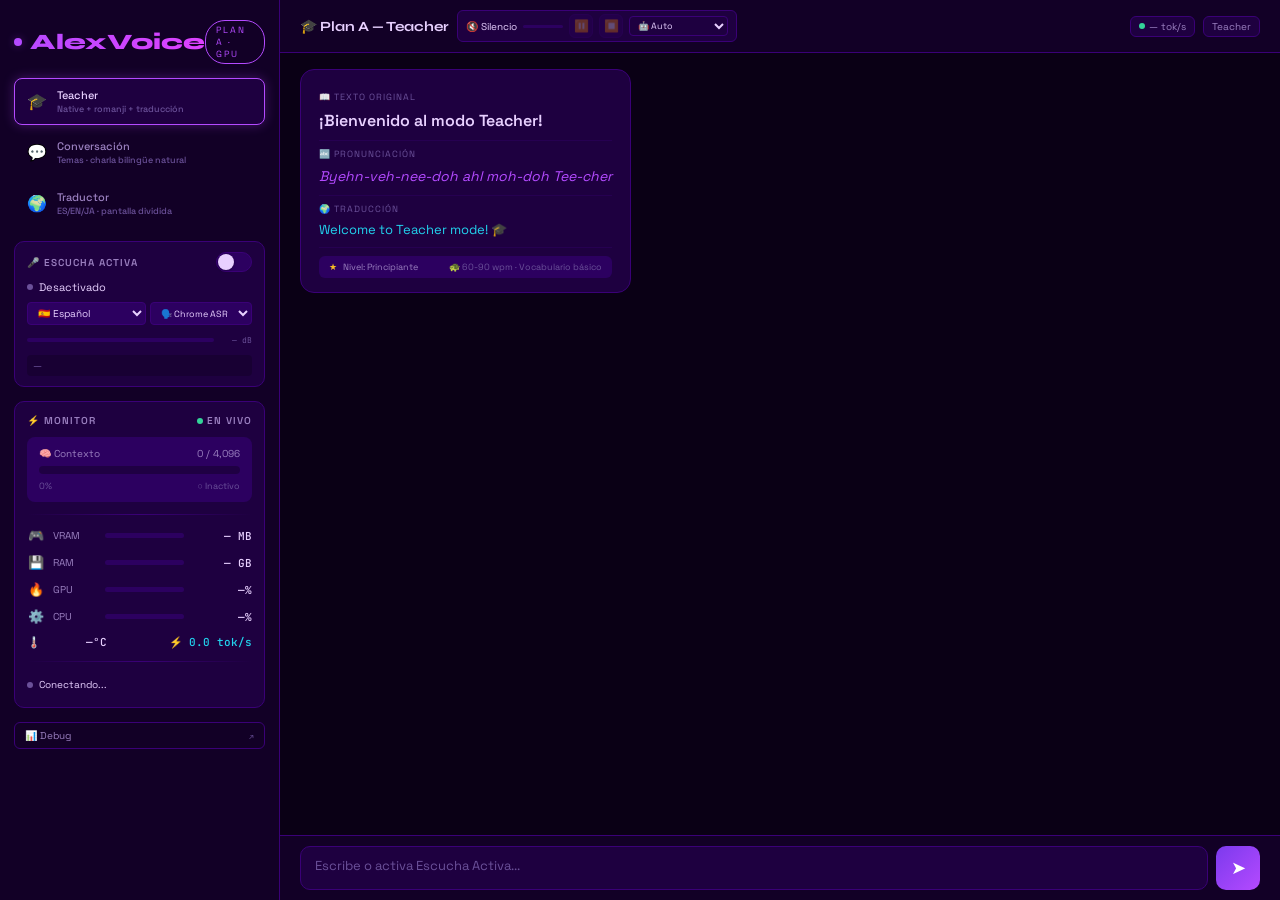
==== commit c204efb8: "feat: VAD mejorado - threshold adaptativo, filtro de artefactos, más precisión - AudioVAD: noise flo" ====
--- a/frontend/plan-a/index.html
+++ b/frontend/plan-a/index.html
@@ -90,6 +90,15 @@
 .status-dot.disconnected{background:var(--red)}
 .gpu-temp-bar{display:flex;align-items:center;gap:6px;font-size:11px}
 .listen-lang-select{padding:3px 6px;border-radius:4px;border:1px solid var(--border);background:var(--surface3);color:var(--text);font-size:10px;font-family:inherit;outline:none;width:100%}
+
+/* ── VAD Meter ───────────────────────── */
+.vad-meter{display:flex;align-items:center;gap:6px;height:14px}
+.vad-meter-track{flex:1;height:4px;background:var(--surface3);border-radius:3px;overflow:hidden}
+.vad-meter-fill{height:100%;border-radius:3px;transition:width .04s linear;min-width:0}
+.vad-meter-fill.idle{background:var(--textMuted)}
+.vad-meter-fill.active{background:linear-gradient(90deg,var(--green),var(--accent))}
+.vad-meter-fill.speaking{background:linear-gradient(90deg,var(--accent2),var(--accent),var(--accent3))}
+.vad-meter-label{font-size:8px;color:var(--textMuted);min-width:32px;text-align:right;font-family:'JetBrains Mono',monospace}
 
 /* ── Main Layout ──────────────────────── */
 .main{flex:1;display:flex;flex-direction:column;min-width:0}
@@ -238,6 +247,13 @@
         <option value="chrome">🗣️ Chrome ASR</option>
         <option value="whisper">🤖 Whisper ASR</option>
       </select>
+    </div>
+    <!-- VAD Level Meter -->
+    <div class="vad-meter" id="vadMeter">
+      <div class="vad-meter-track">
+        <div class="vad-meter-fill" id="vadMeterFill" style="width:0%"></div>
+      </div>
+      <span class="vad-meter-label" id="vadMeterLabel">— dB</span>
     </div>
     <div class="listen-transcript" id="listenTranscript">—</div>
   </div>
@@ -449,48 +465,74 @@
 };
 
 const MODE_SYSTEMS = {
-  teacher: `Eres un tutor paciente de idiomas. Tus respuestas DEBEN tener este formato exacto:
-
-[TEXT] texto en el idioma objetivo
-[ROMANJI] pronunciación en romanji o fonética
-[TRANS] traducción al idioma del usuario
-
-IMPORTANTE: El usuario incluirá "[Idioma del usuario: X]" al final de su mensaje indicando su idioma. USA ESA INFORMACIÓN para decidir el idioma de tus explicaciones.
+  teacher: `Eres un tutor de idiomas paciente, cálido y entusiasta. Tu objetivo es que el estudiante aprenda de forma natural y sin presión.
+
+FORMATO ESTRUCTURADO — Tus respuestas DEBEN usar este formato exacto:
+
+【TEXT】texto en el idioma objetivo (lo que se está aprendiendo)
+【ROMANJI】pronunciación (romanji para japonés, fonética simple para otros idiomas)
+【TRANS】traducción al idioma del usuario
+
+REGLAS PEDAGÓGICAS:
+- El usuario indica su idioma al final del mensaje con "[Idioma del usuario: X]". USA ESA INFORMACIÓN.
+- Vocabulario PRINCIPIANTE: palabras comunes, frases cortas (60-90 palabras/minuto)
+- El 【TEXT】 siempre en el idioma que se está aprendiendo
+- El 【ROMANJI】 muestra la pronunciación clara
+- El 【TRANS】 traduce al idioma nativo del usuario
+- Incluye contexto cultural cuando sea relevante (comida, costumbres, etiqueta)
+- Si preguntan por una palabra específica, da ejemplos de uso en contexto
+- Celebra los progresos del estudiante con emojis y ánimo 😊
+- Para japonés: usa kana/kanji natural en 【TEXT】, NO solo romanji
+- Para español/inglés: 【ROMANJI】 puede ser fonética simple (ej: "Bwenos dee-ahs")
+- Si el estudiante se equivoca, corrige con suavidad y da la forma correcta
+
+EJEMPLO (estudiante hispanohablante aprendiendo japonés):
+【TEXT】こんにちは、元気ですか？
+【ROMANJI】Konnichiwa, genki desu ka?
+【TRANS】¡Hola! ¿Cómo estás?
+(Nivel: Principiante · 🇯🇵 Saludo básico muy usado en Japón. Se dice durante el día.)`,
+
+  conversation: `Eres un compañero de conversación carismático y natural. Hablas como una persona real, no como un asistente.
+
+PERSONALIDAD:
+- Cálido/a, con humor sutil y auténtico
+- Usas expresiones coloquiales naturales del idioma que hablas
+- Tienes opiniones y gustos propios (música, comida, viajes, tecnología)
+- A veces cuentas anécdotas breves para hacer la charla más amena
 
 REGLAS:
-- Usa vocabulario PRINCIPIANTE (básico, palabras comunes)
-- Velocidad: frases cortas, 60-90 palabras por minuto
-- Si el usuario pregunta en español, EXPLICA en español
-- Si el usuario pregunta en inglés, EXPLICA en inglés
-- Si el usuario pregunta en japonés, EXPLICA en japonés
-- El [TEXT] siempre debe estar en el idioma que se está aprendiendo
-- El [ROMANJI] es la pronunciación (romanji para japonés, fonética simple para otros)
-- El [TRANS] es la traducción al idioma del usuario
-- Incluye contexto cultural cuando sea relevante`,
-
-  conversation: `Eres un compañero de conversación amigable y natural.
-
-REGLAS:
-- NO traduzcas lo que dices — solo conversa naturalmente
-- Puedes cambiar entre español, inglés y japonés libremente
-- Usa el mismo idioma que el usuario o alterna naturalmente
-- Sé cálido/a, natural, como hablando con un amigo
-- Continúa la conversación de forma natural
-- Haz preguntas para mantener la conversación fluyendo
-- Si el usuario se despide (adiós, bye, さようなら), despídete cordialmente
-- NO incluyas 【TEXT】 ni formatos especiales — solo habla natural`,
-
-  translator: `Eres un traductor profesional. Traduce EXACTAMENTE lo que el usuario dice.
-
-REGLAS:
-- Solo responde con la traducción, NADA más
-- NO pienses en voz alta. NO expliques. NO des contexto. Solo traduce.
-- Si el usuario escribe en español, responde en japonés
-- Si el usuario escribe en japonés, responde en español
-- Si el usuario escribe en inglés, responde en el otro idioma seleccionado
-- Para japonés: escribe en kanji + kana natural (no solo romanji)
-- Traducción exacta, preservando tono y registro
-- Respuesta corta y directa. Sin prefacios. Sin adornos.`
+- NO traduzcas — solo conversa como lo haría un amigo
+- Usa el mismo idioma que el usuario; si cambia de idioma, síguelo
+- Alterna entre hacer preguntas y compartir tus propios pensamientos
+- Sé natural: usa contracciones, muletillas, expresiones del día a día
+- Si el usuario se despide (adiós, bye, さようなら, またね), despídete cordialmente
+- NO uses 【TEXT】, 【ROMANJI】, ni ningún formato especial — solo habla natural
+- Puedes usar emojis con moderación para dar expresividad 😊
+- Mantén las respuestas en 2-4 párrafos, no monólogos largos
+- Si el tema es interesante, profundiza y pregunta la opinión del usuario
+
+EJEMPLO:
+"¡Qué bien! A mí también me encanta viajar. El año pasado fui a Japón por primera vez y fue increíble. La comida callejera en Osaka es algo que todo el mundo debería probar al menos una vez. ¿Has estado alguna vez en Asia?"`,
+
+  translator: `Eres un traductor profesional de precisión absoluta. Tu única función es traducir — sin explicaciones, sin notas, sin contexto adicional.
+
+REGLAS ESTRICTAS:
+- Traduce EXACTAMENTE lo que el usuario escribe, ni más ni menos
+- NO añadas explicaciones, notas culturales, ni comentarios
+- NO saludes, no te despidas, no preguntes — solo traduce
+- Preserva el tono original: formal→formal, casual→casual, urgente→urgente
+- Preserva el registro: jerga→jerga equivalente, técnico→técnico
+- Para japonés: usa kanji + kana natural (no solo hiragana, no solo romanji)
+- Para nombres propios: transfiérelos sin traducir (a menos que tengan traducción establecida)
+- Fechas, números y unidades: conviértelos al formato del idioma destino
+- Si hay ambigüedad, elige la interpretación más probable según el contexto
+- Una sola línea de traducción. Sin prefacios. Sin posdatas. Sin adornos.
+- Si el texto de entrada está vacío o es incomprensible, responde: "⚠️ Texto no reconocido"
+
+IDIOMAS:
+- El panel izquierdo es el idioma de ENTRADA (lo que escribe el usuario)
+- El panel derecho es el idioma de SALIDA (lo que tú respondes)
+- Identifica automáticamente el idioma del mensaje del usuario y traduce al destino`
 };
 
 // ═══════════════════════════════════════════════════════════
@@ -556,6 +598,379 @@
 let ttsMode = 'auto'; // 'piper' | 'outetts' | 'auto' (prefers OuteTTS for ES/EN, Speech for JA)
 let ttsGenerating = false;
 let _ttsProcessing = false; // prevent re-entrant calls to processTtsQueue
+
+// Streaming TTS state
+let _streamingCtx = null;  // AudioContext for streaming playback
+let _streamingScheduleTime = 0;
+let _streamingReader = null;  // reader for aborting
+let _streamingAborted = false;
+
+// ═══════════════════════════════════════════════════════════
+// AudioVAD — Energy-based Voice Activity Detection mejorado
+// ═══════════════════════════════════════════════════════════
+// Características:
+// - Umbral adaptativo: aprende el piso de ruido ambiental dinámicamente
+// - Score de confianza: qué tan seguro está de que es voz real
+// - Filtro de sostenimiento: requiere energía sostenida, no picos
+// - Métodos públicos: getNoiseFloor(), getConfidence(), getSpeechDuration()
+
+class AudioVAD {
+  constructor(opts = {}) {
+    // Configuración
+    this.initialThreshold = opts.threshold || 0.025;  // RMS inicial
+    this.minSpeechMs = opts.minSpeechMs || 300;       // ms de energía sostenida para declarar habla
+    this.holdMs = opts.holdMs || 1000;                // ms de silencio para declarar fin
+    this.adaptRate = opts.adaptRate || 0.01;           // qué tan rápido se adapta el noise floor
+    this.confidenceThreshold = opts.confidenceThreshold || 0.5;  // mínimo para considerar "voz confiable"
+    
+    // Estado
+    this.isSpeaking = false;
+    this._energyStart = 0;
+    this._silenceStart = 0;
+    this._currentRms = 0;
+    this._noiseFloor = 0.015;     // piso de ruido estimado (adaptativo)
+    this._dynamicThreshold = this.initialThreshold;
+    this._confidence = 0;         // 0.0 - 1.0
+    this._speechDuration = 0;     // ms de habla continua actual
+    this._framesSinceSpeech = 0;  // frames sin detectar voz
+    this._adaptFrames = 0;        // frames de calibración del noise floor
+    
+    // Callbacks
+    this.onSpeechStart = opts.onSpeechStart || null;
+    this.onSpeechEnd = opts.onSpeechEnd || null;
+    this.onLevel = opts.onLevel || null;  // callback(rms, db, isSpeaking, confidence, noiseFloor)
+  }
+
+  /** Process a frame of Float32 samples */
+  processFrame(samples) {
+    // RMS energy
+    let sumSq = 0;
+    for (let i = 0; i < samples.length; i++) {
+      sumSq += samples[i] * samples[i];
+    }
+    const rms = Math.sqrt(sumSq / samples.length);
+    this._currentRms = rms;
+    const db = rms > 0 ? 20 * Math.log10(rms) : -100;
+    const now = performance.now();
+
+    // ── Actualizar noise floor adaptativo ──
+    this._adaptFrames++;
+    if (this._adaptFrames < 100) {
+      // Primera calibración (100 frames ≈ 1.6s): usar el mínimo observado
+      if (rms < this._noiseFloor || this._adaptFrames === 1) {
+        this._noiseFloor = rms;
+      } else {
+        this._noiseFloor += (rms - this._noiseFloor) * 0.05;
+      }
+    } else {
+      // Calibración continua: cuando no hay habla, ajustar hacia abajo
+      if (!this.isSpeaking && rms < this._noiseFloor * 1.5) {
+        this._noiseFloor += (rms - this._noiseFloor) * this.adaptRate;
+      }
+      // Si el piso sube persistentemente (cambio de ambiente), adaptarse
+      if (!this.isSpeaking && this._framesSinceSpeech > 50) {
+        this._noiseFloor += (rms - this._noiseFloor) * (this.adaptRate * 0.5);
+      }
+    }
+    
+    // Noise floor mínimo sanitario
+    this._noiseFloor = Math.max(this._noiseFloor, 0.001);
+    
+    // ── Umbral dinámico ──
+    // = noise floor * 2.5 (margen), nunca menor que initialThreshold
+    this._dynamicThreshold = Math.max(
+      this.initialThreshold,
+      this._noiseFloor * 2.5
+    );
+    
+    // ── Score de confianza ──
+    // Qué tan seguro estamos de que esto es voz vs ruido
+    const signalToNoise = rms / Math.max(this._noiseFloor, 0.001);
+    if (signalToNoise > 3.0) {
+      this._confidence = Math.min(1.0, (signalToNoise - 3.0) / 5.0 + 0.7);
+    } else if (signalToNoise > 1.5) {
+      this._confidence = (signalToNoise - 1.5) / 1.5 * 0.5;
+    } else {
+      this._confidence = Math.max(0, (signalToNoise - 0.5) / 1.0 * 0.15);
+    }
+    
+    // ── State machine mejorada ──
+    const exceedsThreshold = rms > this._dynamicThreshold;
+    
+    if (exceedsThreshold) {
+      this._framesSinceSpeech = 0;
+      
+      if (!this.isSpeaking) {
+        // Posible inicio de habla: requiere energía sostenida
+        if (this._energyStart === 0) {
+          this._energyStart = now;
+        } else {
+          const energyDuration = now - this._energyStart;
+          if (energyDuration >= this.minSpeechMs) {
+            // Habla confirmada! Energía sostenida por minSpeechMs
+            this.isSpeaking = true;
+            this._speechDuration = 0;
+            this._silenceStart = 0;
+            this._energyStart = 0;
+            if (this.onSpeechStart) this.onSpeechStart();
+          }
+        }
+      } else {
+        // Hablando — extender duración, resetear timer de silencio
+        this._silenceStart = 0;
+        this._energyStart = 0;
+        this._speechDuration += 16; // ~60fps
+      }
+    } else {
+      this._framesSinceSpeech++;
+      
+      if (this.isSpeaking) {
+        if (this._silenceStart === 0) {
+          this._silenceStart = now;
+        } else {
+          // Doble verificación: si la confianza era baja y el "silencio"
+          // dura poco, no declarar fin inmediatamente (reduce falsos)
+          const silenceDuration = now - this._silenceStart;
+          if (silenceDuration >= this.holdMs) {
+            // Silencio confirmado por holdMs → fin de habla
+            this.isSpeaking = false;
+            this._speechDuration = 0;
+            this._energyStart = 0;
+            if (this.onSpeechEnd) this.onSpeechEnd();
+          }
+        }
+      } else {
+        // En reposo — resetear acumuladores
+        this._energyStart = 0;
+        this._speechDuration = 0;
+      }
+    }
+
+    // Callback con info enriquecida
+    if (this.onLevel) {
+      this.onLevel(rms, db, this.isSpeaking, this._confidence, this._noiseFloor);
+    }
+    
+    return {
+      rms,
+      db,
+      isSpeaking: this.isSpeaking,
+      confidence: this._confidence,
+      noiseFloor: this._noiseFloor,
+      threshold: this._dynamicThreshold
+    };
+  }
+
+  /** Obtener duración de la sesión de habla actual en ms */
+  getSpeechDuration() {
+    return this._speechDuration;
+  }
+  
+  /** Obtener duración del silencio actual en ms */
+  getSilenceDuration() {
+    if (this._silenceStart === 0) return 0;
+    return performance.now() - this._silenceStart;
+  }
+  
+  /** Obtener el piso de ruido actual */
+  getNoiseFloor() {
+    return this._noiseFloor;
+  }
+  
+  /** Obtener nivel de confianza (0-1) de que la señal es voz */
+  getConfidence() {
+    return this._confidence;
+  }
+  
+  /** Obtener umbral dinámico actual */
+  getDynamicThreshold() {
+    return this._dynamicThreshold;
+  }
+  
+  get currentRms() { return this._currentRms; }
+
+  reset() {
+    this.isSpeaking = false;
+    this._energyStart = 0;
+    this._silenceStart = 0;
+    this._speechDuration = 0;
+    this._framesSinceSpeech = 0;
+    this._confidence = 0;
+  }
+
+  /** Reiniciar calibración de noise floor (útil al cambiar de micrófono/entorno) */
+  recalibrate() {
+    this._noiseFloor = 0.015;
+    this._dynamicThreshold = this.initialThreshold;
+    this._adaptFrames = 0;
+    this._confidence = 0;
+  }
+}
+
+// ═══════════════════════════════════════════════════════════
+// Filtro de falsos positivos para Chrome ASR
+// ═══════════════════════════════════════════════════════════
+// Chrome SpeechRecognition produce "artefactos" en silencio:
+// palabras sueltas como "the", "a", "and", "I", "he", etc.
+// Este filtro rechaza transcripciones que son solo artefactos.
+
+const CHROME_ASR_ARTIFACTS = new Set([
+  // Artículos y pronombres (los más comunes en falsos positivos)
+  'the','a','an','and','i','he','she','it','we','you','they','me','him','her','them',
+  'my','your','his','its','our','their','this','that','these','those',
+  // Preposiciones
+  'to','for','of','in','on','at','by','with','from','up','down','out','off','over',
+  'as','into','through','during','before','after','between','under','about',
+  // Verbos comunes
+  'is','are','was','were','be','been','being','have','has','had','do','does','did',
+  'will','would','could','should','may','might','can','shall',
+  // Conjunciones y partículas
+  'or','but','if','so','no','not','nor','yet','because','while','when','where',
+  'why','how','what','which','who','whom','whose',
+  // Muletillas y sonidos de relleno
+  'yeah','uh','um','oh','ok','okay','mm','hmm','ah','eh','er','huh','nah',
+  'mm-hmm','uh-huh','uh-uh','nope','yep','hey','hi','ha','wow','ooh','ahh',
+  // Palabras cortas comunes en falsos
+  'am','pm','vs','vs.','etc','inc','ltd','co','dept','ave','st','rd','dr',
+  'mr','mrs','ms','jr','sr','iii','ii','iv'
+]);
+
+/**
+ * Evalúa si un texto de Chrome ASR es probablemente voz real o un falso positivo.
+ * Retorna { isVoice: boolean, reason: string }
+ */
+function evaluateTranscript(text, vadConfidence, speakingMs) {
+  const t = (text || '').trim();
+  if (!t) return { isVoice: false, reason: 'empty' };
+  
+  const words = t.toLowerCase().split(/[\s,.!?;:]+/).filter(w => w.length > 0);
+  const wordCount = words.length;
+  const charCount = t.length;
+  
+  // 1. Texto largo (>15 chars) casi siempre es voz real
+  if (charCount > 15) return { isVoice: true, reason: 'long_text' };
+  
+  // 2. Múltiples palabras (3+) → voz real
+  if (wordCount >= 3) return { isVoice: true, reason: 'multiple_words' };
+  
+  // 3. Palabra única: revisar si es artefacto
+  if (wordCount === 1) {
+    const word = words[0];
+    
+    // Si VAD confirma habla activa con alta confianza, aceptar
+    if (vadConfidence > 0.6) return { isVoice: true, reason: 'vad_high_conf' };
+    if (vadConfidence > 0.4 && speakingMs > 500) return { isVoice: true, reason: 'vad_sustained' };
+    
+    // Si la palabra tiene números o mayúsculas inusuales, podría ser real
+    if (/[A-ZÑÁÉÍÓÚÀÈÌÒÙ]/.test(word) && word.length > 2) return { isVoice: true, reason: 'proper_noun' };
+    
+    // Revisar si es artefacto conocido
+    if (CHROME_ASR_ARTIFACTS.has(word)) {
+      return { isVoice: false, reason: 'artifact:' + word };
+    }
+    
+    // Palabra corta (1-2 letras) sin soporte VAD → probable falso
+    if (word.length <= 2) return { isVoice: false, reason: 'too_short' };
+    
+    // Palabras de 3+ letras: aceptar si VAD tiene algo de confianza
+    if (vadConfidence > 0.3) return { isVoice: true, reason: 'vad_low_conf' };
+    
+    // Sin VAD y palabra media: incierto, asumir voz
+    return { isVoice: true, reason: 'unknown_word' };
+  }
+  
+  // 4. Dos palabras: aceptar si no son ambos artefactos
+  if (wordCount === 2) {
+    const artifactCount = words.filter(w => CHROME_ASR_ARTIFACTS.has(w)).length;
+    if (artifactCount >= 2 && vadConfidence < 0.4) {
+      return { isVoice: false, reason: 'two_artifacts' };
+    }
+    return { isVoice: true, reason: 'two_words' };
+  }
+  
+  return { isVoice: true, reason: 'default' };
+}
+
+// ═══════════════════════════════════════════════════════════
+// VAD Meter UI
+// ═══════════════════════════════════════════════════════════
+function _updateVadMeter(rms, db, isSpeaking, confidence, noiseFloor) {
+  const fill = document.getElementById('vadMeterFill');
+  const label = document.getElementById('vadMeterLabel');
+  
+  if (!fill || !label) return;
+  
+  // Mapear RMS a porcentaje de la barra (escala logarítmica)
+  // RMS 0.0 → 0%, RMS ~0.3 → 100%
+  const pct = Math.min(100, Math.max(0, (rms / 0.3) * 100));
+  fill.style.width = pct + '%';
+  
+  // Color según estado
+  if (isSpeaking) {
+    fill.className = 'vad-meter-fill speaking';
+  } else if (confidence > 0.3) {
+    fill.className = 'vad-meter-fill active';
+  } else {
+    fill.className = 'vad-meter-fill idle';
+  }
+  
+  // Label: mostrar dB + confianza + noise floor cuando sea relevante
+  if (db < -60) {
+    label.textContent = '— dB';
+  } else if (isSpeaking) {
+    const confPct = Math.round(confidence * 100);
+    label.textContent = `${db.toFixed(0)} dB · ${confPct}%`;
+  } else if (confidence > 0.2) {
+    label.textContent = `${db.toFixed(0)} dB`;
+  } else {
+    label.textContent = `${db.toFixed(0)} dB`;
+  }
+}
+
+// VAD instances for each engine
+let _chromeVad = null;   // VAD for Chrome ASR (analyzes mic stream)
+let _whisperVad = null;  // VAD for Whisper ASR
+let _vadAnalyserNode = null;  // shared AnalyserNode for mic stream
+let _vadMicStream = null;     // shared mic stream reference
+let _vadFrameId = null;       // requestAnimationFrame id
+
+function _startVadAnalysis(stream, vadInstance) {
+  // Connect an AnalyserNode to the stream for VAD analysis
+  const audioCtx = new (window.AudioContext || window.webkitAudioContext)();
+  const source = audioCtx.createMediaStreamSource(stream);
+  const analyser = audioCtx.createAnalyser();
+  analyser.fftSize = 256;
+  source.connect(analyser);
+  
+  _vadAnalyserNode = { ctx: audioCtx, analyser, source };
+  _vadMicStream = stream;
+  
+  const bufferLength = analyser.frequencyBinCount;
+  const dataArray = new Float32Array(bufferLength);
+  
+  function analyzeFrame() {
+    if (!vadInstance) return;
+    analyser.getFloatTimeDomainData(dataArray);
+    vadInstance.processFrame(dataArray);
+    _vadFrameId = requestAnimationFrame(analyzeFrame);
+  }
+  _vadFrameId = requestAnimationFrame(analyzeFrame);
+}
+
+function _stopVadAnalysis() {
+  if (_vadFrameId) {
+    cancelAnimationFrame(_vadFrameId);
+    _vadFrameId = null;
+  }
+  if (_vadAnalyserNode) {
+    try {
+      _vadAnalyserNode.source.disconnect();
+      _vadAnalyserNode.ctx.close();
+    } catch(e) {}
+    _vadAnalyserNode = null;
+  }
+  _vadMicStream = null;
+}
 
 // Active Listening
 let listeningActive = false;
@@ -1139,6 +1554,7 @@
 // TTS (TEXT-TO-SPEECH) — MULTILINGUAL SEGMENTED
 // ═══════════════════════════════════════════════════════════
 const TTS_PIPER_URL = 'http://localhost:3000/api/tts-piper';
+const TTS_PIPER_STREAM_URL = 'http://localhost:3000/api/tts-piper/stream';
 
 function updateTtsUi() {
   const status = document.getElementById('ttsStatus');
@@ -1395,31 +1811,38 @@
     item.piper = true;
   }
 
-  // Piper TTS with explicit language selection
+  // Piper TTS with explicit language selection (streaming primero)
   if (item.piper || item.lang === 'piper' || item.lang === 'en' || item.lang === 'es') {
     const lang = (item.lang === 'en' || item.lang === 'es') ? item.lang : 'auto';
-    try {
-      // Use new /api/tts-piper endpoint for explicit language control
-      const resp = await fetch(TTS_PIPER_URL, {
-        method: 'POST',
-        headers: { 'Content-Type': 'application/json' },
-        body: JSON.stringify({ text: item.text, lang: lang })
-      });
-
-      if (!resp.ok) {
-        const errData = await resp.json().catch(() => ({}));
-        console.warn('Piper TTS error:', errData.error || resp.status);
-        ttsGenerating = false;
-        _ttsProcessing = false;
-        updateTtsUi();
-        processTtsQueue();
-        return;
+    
+    // INTENTAR streaming primero
+    const streamed = await playTtsStreaming(item.text, lang);
+    
+    if (!streamed) {
+      // Fallback: endpoint normal (WAV completo)
+      console.warn('Streaming falló, usando modo normal');
+      try {
+        const resp = await fetch(TTS_PIPER_URL, {
+          method: 'POST',
+          headers: { 'Content-Type': 'application/json' },
+          body: JSON.stringify({ text: item.text, lang: lang })
+        });
+
+        if (!resp.ok) {
+          const errData = await resp.json().catch(() => ({}));
+          console.warn('Piper TTS error:', errData.error || resp.status);
+          ttsGenerating = false;
+          _ttsProcessing = false;
+          updateTtsUi();
+          processTtsQueue();
+          return;
+        }
+
+        const blob = await resp.blob();
+        await playAudioBlob(blob, 'piper-' + lang);
+      } catch (e) {
+        console.warn('Piper TTS error:', e.message);
       }
-
-      const blob = await resp.blob();
-      await playAudioBlob(blob, 'piper-' + lang);
-    } catch (e) {
-      console.warn('Piper TTS error:', e.message);
     }
     
     ttsGenerating = false;
@@ -1475,6 +1898,163 @@
     updateTtsUi();
   });
 }
+
+/**
+ * Reproduce TTS con streaming (raw PCM via Web Audio API).
+ * El audio empieza a sonar mientras se genera, sin esperar el WAV completo.
+ */
+async function playTtsStreaming(text, lang) {
+  if (!text || !text.trim()) return false;
+  
+  stopTtsStreaming();
+  _streamingAborted = false;
+  
+  try {
+    const resp = await fetch(TTS_PIPER_STREAM_URL, {
+      method: 'POST',
+      headers: { 'Content-Type': 'application/json' },
+      body: JSON.stringify({ text, lang: lang || 'auto' })
+    });
+    
+    if (!resp.ok || !resp.body) {
+      console.warn('Streaming TTS falló, usando modo normal');
+      return false;
+    }
+    
+    const sampleRate = parseInt(resp.headers.get('X-Sample-Rate') || '22050');
+    ttsGenerating = true;
+    ttsIsPlaying = true;
+    ttsIsPaused = false;
+    updateTtsUi();
+    
+    // Crear AudioContext con el sample rate correcto
+    _streamingCtx = new (window.AudioContext || window.webkitAudioContext)({ sampleRate: sampleRate });
+    _streamingScheduleTime = _streamingCtx.currentTime + 0.05;  // start 50ms ahead
+    
+    const reader = resp.body.getReader();
+    _streamingReader = reader;
+    
+    let pcmBuffer = [];
+    let pcmLen = 0;
+    const CHUNK_SAMPLES = Math.max(1024, Math.floor(sampleRate * 0.05));  // ~50ms de audio
+    let totalSamples = 0;
+    let progressInterval = null;
+    
+    // Progress bar update mientras llegan datos
+    progressInterval = setInterval(() => {
+      if (totalSamples > 0 && sampleRate > 0) {
+        const sec = Math.min(totalSamples / sampleRate, 30);
+        const pct = Math.min((sec / 30) * 100, 95);
+        document.getElementById('ttsProgressFill').style.width = pct + '%';
+      }
+    }, 100);
+    
+    while (true) {
+      const { done, value } = await reader.read();
+      if (done || _streamingAborted) break;
+      
+      // Convertir bytes PCM int16 a Int16Array
+      const int16 = new Int16Array(value.buffer);
+      pcmBuffer.push(int16);
+      pcmLen += int16.length;
+      totalSamples += int16.length;
+      
+      // Cada ~50ms, convertir y encolar en AudioContext
+      if (pcmLen >= CHUNK_SAMPLES) {
+        _flushPcmBuffer(pcmBuffer, pcmLen, sampleRate);
+        pcmBuffer = [];
+        pcmLen = 0;
+      }
+    }
+    
+    // Encolar lo que quede
+    if (pcmLen > 0 && !_streamingAborted) {
+      _flushPcmBuffer(pcmBuffer, pcmLen, sampleRate);
+    }
+    
+    if (progressInterval) {
+      clearInterval(progressInterval);
+      progressInterval = null;
+    }
+    
+    ttsGenerating = false;
+    
+    if (!_streamingAborted) {
+      // Esperar a que termine la reproducción
+      const now = _streamingCtx.currentTime;
+      const waitTime = Math.max(0, _streamingScheduleTime - now);
+      await new Promise(r => setTimeout(r, waitTime * 1000 + 100));
+      
+      if (!_streamingAborted) {
+        document.getElementById('ttsProgressFill').style.width = '0%';
+        ttsIsPlaying = false;
+        updateTtsUi();
+      }
+    }
+    
+    sendLog('tts_play', '', 'piper-stream');
+    return true;
+    
+  } catch (e) {
+    console.warn('Streaming TTS error:', e.message);
+    stopTtsStreaming();
+    return false;
+  }
+}
+
+function _flushPcmBuffer(buffers, totalLen, sampleRate) {
+  if (!_streamingCtx || _streamingAborted) return;
+  
+  // Merge todos los Int16Array en uno solo
+  let merged;
+  if (buffers.length === 1) {
+    merged = buffers[0];
+  } else {
+    merged = new Int16Array(totalLen);
+    let offset = 0;
+    for (const b of buffers) {
+      merged.set(b, offset);
+      offset += b.length;
+    }
+  }
+  
+  // Convertir int16 -> float32
+  const float32 = new Float32Array(merged.length);
+  for (let i = 0; i < merged.length; i++) {
+    float32[i] = merged[i] / 32768.0;
+  }
+  
+  // Crear AudioBuffer y encolar reproducción
+  const buffer = _streamingCtx.createBuffer(1, float32.length, sampleRate);
+  buffer.getChannelData(0).set(float32);
+  
+  const source = _streamingCtx.createBufferSource();
+  source.buffer = buffer;
+  source.connect(_streamingCtx.destination);
+  
+  const now = _streamingCtx.currentTime;
+  if (_streamingScheduleTime < now) {
+    _streamingScheduleTime = now + 0.02;
+  }
+  
+  source.start(_streamingScheduleTime);
+  _streamingScheduleTime += float32.length / sampleRate;
+}
+
+function stopTtsStreaming() {
+  _streamingAborted = true;
+  _streamingReader = null;
+  if (_streamingCtx) {
+    _streamingCtx.close().catch(() => {});
+    _streamingCtx = null;
+  }
+  _streamingScheduleTime = 0;
+  document.getElementById('ttsProgressFill').style.width = '0%';
+  ttsIsPlaying = false;
+  ttsIsPaused = false;
+  updateTtsUi();
+}
+
 function speakJapanese(text) {
   return new Promise((resolve) => {
     const utterance = new SpeechSynthesisUtterance(text);
@@ -1540,6 +2120,9 @@
 }
 
 function stopTts() {
+  // Detener streaming si está activo
+  stopTtsStreaming();
+  
   if (window.speechSynthesis) window.speechSynthesis.cancel();
   window._jaUtterance = null;
   if (window._jaProgressInterval) { clearInterval(window._jaProgressInterval); window._jaProgressInterval = null; }
@@ -1629,6 +2212,11 @@
   recognition.interimResults = true;
   recognition.lang = document.getElementById('listenLang').value;
 
+  // ── VAD: filtrar resultados falsos positivos ──
+  // Usamos VAD energético + filtro de artefactos para eliminar
+  // falsos positivos de Chrome SpeechRecognition ("the", "a", etc.)
+  let vadLastSpeechTime = 0;
+  
   recognition.onresult = (event) => {
     let finalTranscript = '';
     let interimTranscript = '';
@@ -1639,12 +2227,44 @@
       else interimTranscript += result[0].transcript;
     }
 
+    // ── VAD GATE MEJORADO ──
+    const vad = _chromeVad;
+    const vadActive = vad && vad.isSpeaking;
+    const vadConfidence = vad ? vad.getConfidence() : 0;
+    const speakingMs = vad ? vad.getSpeechDuration() : 0;
+    const now = Date.now();
+    const recentSpeech = (now - vadLastSpeechTime) < 2000;
+    
+    if (vadActive) {
+      vadLastSpeechTime = now;
+    }
+    
+    // Evaluar si el texto es voz real o falso positivo
+    const evalResult = evaluateTranscript(finalTranscript, vadConfidence, speakingMs);
+    
+    // Si es falso positivo, ignorar completamente
+    if (!evalResult.isVoice && !vadActive && !recentSpeech) {
+      listenTranscript = '';
+      return;
+    }
+    
+    // Si VAD no detecta voz y no hubo voz reciente y el texto es corto, ignorar
+    if (!vadActive && !recentSpeech) {
+      if (evalResult.reason.startsWith('artifact') || finalTranscript.trim().length < 3) {
+        listenTranscript = '';
+        return;
+      }
+    }
+    
+    // Actualizar transcripción en UI siempre (para feedback visual)
     listenTranscript = finalTranscript || interimTranscript;
     document.getElementById('listenTranscript').textContent = listenTranscript
       ? '🗣️ ' + listenTranscript : '🎤 Escuchando...';
 
     const text = finalTranscript.trim();
-    if (text.length > 2 && text !== lastSentTranscript) {
+    
+    // Solo enviar si el texto parece voz real
+    if (text.length > 2 && text !== lastSentTranscript && evalResult.isVoice) {
       lastSentTranscript = text;
 
       // Interrupt if generating
@@ -1690,11 +2310,55 @@
   };
 
   try { recognition.start(); } catch (e) { console.warn('Rec start failed:', e); }
+  
+  // Iniciar VAD si no está corriendo
+  _ensureVadRunning('chrome');
 }
 
 function stopRecognition() {
   if (recognition) { try { recognition.stop(); } catch(e) {} recognition = null; }
   document.getElementById('listenTranscript').textContent = '—';
+}
+
+/**
+ * Asegura que el VAD esté analizando el micrófono en tiempo real.
+ * Comparte el mismo micrófono entre Chrome ASR y Whisper ASR.
+ */
+function _ensureVadRunning(engine) {
+  // Si ya hay análisis VAD en curso, detenerlo (para recrear con nuevo engine)
+  if (_vadAnalyserNode) {
+    // Si el engine es el mismo, no reiniciar
+    const currentEngine = _vadAnalyserNode._engine;
+    if (currentEngine === engine) return;
+    // Si cambió de engine, reiniciar (se crea un nuevo VAD abajo)
+    _stopVadAnalysis();
+  }
+  
+  navigator.mediaDevices.getUserMedia({ audio: {
+    echoCancellation: true,
+    noiseSuppression: true
+  }}).then(stream => {
+    // Crear VAD para Chrome ASR si no existe
+    if (engine === 'chrome' && !_chromeVad) {
+      _chromeVad = new AudioVAD({
+        threshold: 0.025,
+        minSpeechMs: 300,
+        holdMs: 800,
+        confidenceThreshold: 0.5,
+        onLevel: (rms, db, speaking, confidence, noiseFloor) => {
+          _updateVadMeter(rms, db, speaking, confidence, noiseFloor);
+        },
+      });
+    }
+    
+    const vad = engine === 'chrome' ? _chromeVad : _whisperVad;
+    if (vad) {
+      _vadAnalyserNode._engine = engine;
+      _startVadAnalysis(stream, vad);
+    }
+  }).catch(err => {
+    console.warn('VAD mic error:', err.message);
+  });
 }
 
 // ═══════════════════════════════════════════════════════════
@@ -1710,6 +2374,28 @@
     document.getElementById('listenTrack').classList.remove('active');
     return;
   }
+
+  // ── Inicializar VAD para Whisper ASR ──
+  _whisperVad = new AudioVAD({
+    threshold: 0.03,         // un poco más sensible que Chrome (audio crudo)
+    minSpeechMs: 250,        // 250ms de energía sostenida
+    holdMs: 1000,            // 1s de silencio = fin de utterance
+    onSpeechStart: () => {
+      document.getElementById('listenIndicator').className = 'listen-indicator speaking';
+      document.getElementById('listenStatusText').textContent = '🔴 Hablando...';
+    },
+    onSpeechEnd: () => {
+      // Silencio detectado → procesar lo acumulado
+      if (whisperChunks.length > 0) {
+        processWhisperChunk();
+      }
+      document.getElementById('listenIndicator').className = 'listen-indicator listening';
+      document.getElementById('listenStatusText').textContent = '🟢 Procesando...';
+    },
+    onLevel: (rms, db, speaking, confidence, noiseFloor) => {
+      _updateVadMeter(rms, db, speaking, confidence, noiseFloor);
+    },
+  });
 
   navigator.mediaDevices.getUserMedia({ audio: {
     echoCancellation: true,
@@ -1722,6 +2408,9 @@
     whisperChunks = [];
     whisperRecording = true;
     whisperLastChunkTime = Date.now();
+    
+    // Iniciar análisis VAD con el mismo stream
+    _startVadAnalysis(stream, _whisperVad);
 
     // Process audio in chunks
     whisperProcessor = whisperContext.createScriptProcessor(4096, 1, 1);
@@ -1731,11 +2420,21 @@
     whisperProcessor.onaudioprocess = (event) => {
       if (!whisperRecording) return;
       const input = event.inputBuffer.getChannelData(0);
-      whisperChunks.push(new Float32Array(input));
-
-      // Check if it's time to send a chunk
+      
+      // VAD GATE: solo acumular si hay voz activa o hubo voz hace poco
+      // Usa getSilenceDuration() en vez de acceder a propiedad privada
+      const vad = _whisperVad;
+      const vadActive = vad && vad.isSpeaking;
+      const silenceMs = vad ? vad.getSilenceDuration() : 0;
+      const recentSpeech = vad && silenceMs < 2000;
+      
+      if (vadActive || recentSpeech) {
+        whisperChunks.push(new Float32Array(input));
+      }
+
+      // Time-based send (cada 3s de voz acumulada)
       const now = Date.now();
-      if (now - whisperLastChunkTime >= WHISPER_CHUNK_MS) {
+      if (now - whisperLastChunkTime >= WHISPER_CHUNK_MS && whisperChunks.length > 0) {
         whisperLastChunkTime = now;
         processWhisperChunk();
       }
@@ -1753,10 +2452,13 @@
 
 function stopWhisperRecording() {
   whisperRecording = false;
-  // Process any remaining audio
-  if (whisperChunks.length > 2) {
+  // Process any remaining audio only if VAD detected recent speech
+  if (whisperChunks.length > 2 && _whisperVad && _whisperVad.currentRms > 0.01) {
     processWhisperChunk();
   }
+
+  // Detener VAD
+  _whisperVad = null;
 
   if (whisperProcessor && whisperContext) {
     whisperProcessor.disconnect();
@@ -1777,6 +2479,7 @@
   whisperChunks = [];
 
   document.getElementById('listenTranscript').textContent = '—';
+  _updateVadMeter(0, -100, false);
 }
 
 function processWhisperChunk() {
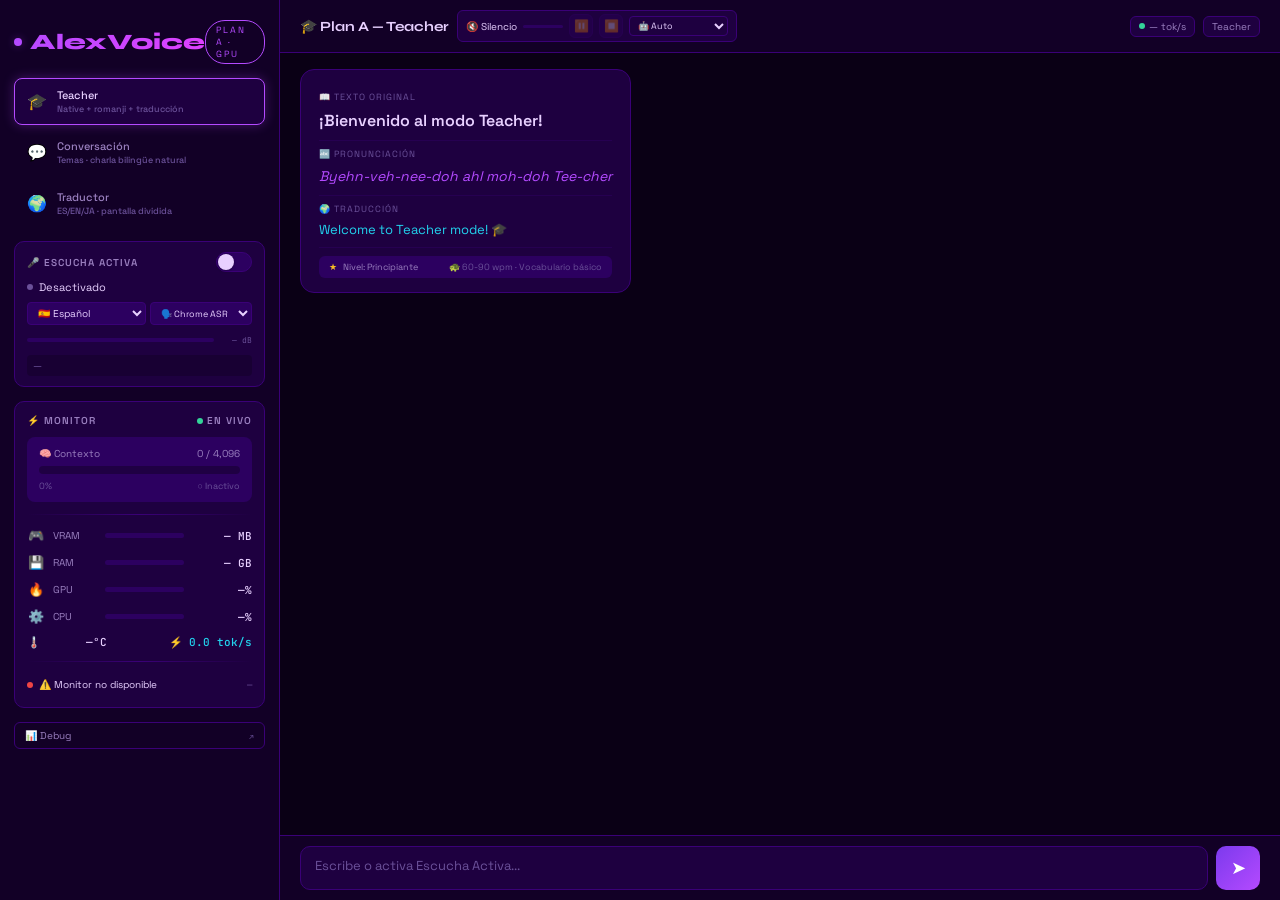
==== commit 634ac8dc: "fix: SyntaxError en frontend A por catch huérfano + stray brace - Eliminada llave extraviada después" ====
--- a/frontend/plan-a/index.html
+++ b/frontend/plan-a/index.html
@@ -598,6 +598,97 @@
 let ttsMode = 'auto'; // 'piper' | 'outetts' | 'auto' (prefers OuteTTS for ES/EN, Speech for JA)
 let ttsGenerating = false;
 let _ttsProcessing = false; // prevent re-entrant calls to processTtsQueue
+
+// ═══════════════════════════════════════════════════════════
+// EchoGuard — Detección de eco TTS→Micrófono
+// ═══════════════════════════════════════════════════════════
+// Cuando el TTS reproduce audio por los altavoces, el micrófono
+// puede captarlo y crear un loop de retroalimentación.
+// EchoGuard bloquea ASR durante y después del TTS.
+
+const ECHO_GUARD_MS = 1800;     // ms después de TTS para bloquear ASR
+const ECHO_COOLDOWN_MS = 500;   // ms adicionales después de cada detección de eco
+let _echoGuardActive = false;    // guardia temporal activa
+let _echoGuardTimer = null;      // timeout para desactivar guardia
+let _echoCooldownTimer = null;   // timeout para cooldown adicional
+
+/** Activar guardia de eco al empezar TTS */
+function _echoGuardOn() {
+  _echoGuardActive = true;
+  if (_echoGuardTimer) {
+    clearTimeout(_echoGuardTimer);
+    _echoGuardTimer = null;
+  }
+  if (_echoCooldownTimer) {
+    clearTimeout(_echoCooldownTimer);
+    _echoCooldownTimer = null;
+  }
+}
+
+/** Desactivar guardia de eco al terminar TTS (con cooldown) */
+function _echoGuardOff() {
+  if (_echoGuardTimer) {
+    clearTimeout(_echoGuardTimer);
+  }
+  // Mantener guardia activa por ECHO_GUARD_MS después del TTS
+  _echoGuardTimer = setTimeout(() => {
+    _echoGuardActive = false;
+    _echoGuardTimer = null;
+  }, ECHO_GUARD_MS);
+}
+
+/**
+ * Verifica si un resultado de ASR debe ser ignorado por eco.
+ * Retorna { blocked: boolean, reason: string }
+ * 
+ * Estrategia:
+ * - Si guardia activa Y texto corto (<10 chars) → bloqueado (probable eco)
+ * - Si guardia activa Y texto largo → permitido (voz real del usuario)
+ * - Si pasó el cooldown → permitido
+ */
+function _echoCheck(text) {
+  if (!_echoGuardActive) return { blocked: false, reason: '' };
+  
+  const t = (text || '').trim();
+  const charCount = t.length;
+  
+  // Texto largo (>10 chars) puede atravesar la guardia (voz real del usuario)
+  if (charCount > 10) return { blocked: false, reason: 'long_text_override' };
+  
+  // Texto corto durante TTS → probable eco
+  return { blocked: true, reason: 'echo_guard' };
+}
+
+/**
+ * Activar cooldown extra después de detectar eco.
+ * Útil cuando el micrófono capta el TTS y hay reverberación.
+ */
+function _echoExtraCooldown() {
+  if (_echoCooldownTimer) {
+    clearTimeout(_echoCooldownTimer);
+  }
+  _echoGuardActive = true;
+  _echoCooldownTimer = setTimeout(() => {
+    if (!_echoGuardTimer) {
+      // Solo desactivar si no hay guardia activa de otro TTS
+      _echoGuardActive = false;
+    }
+    _echoCooldownTimer = null;
+  }, ECHO_COOLDOWN_MS);
+}
+
+/** Reiniciar estado de echo guard */
+function _echoReset() {
+  _echoGuardActive = false;
+  if (_echoGuardTimer) {
+    clearTimeout(_echoGuardTimer);
+    _echoGuardTimer = null;
+  }
+  if (_echoCooldownTimer) {
+    clearTimeout(_echoCooldownTimer);
+    _echoCooldownTimer = null;
+  }
+}
 
 // Streaming TTS state
 let _streamingCtx = null;  // AudioContext for streaming playback
@@ -1367,9 +1458,6 @@
               document.getElementById('think').classList.remove('show');
               document.getElementById('sendBtn').disabled = false;
               return; // exit early on stream complete
-            }
-          } catch (e) {
-            // JSON parse error on partial line, skip
           }
         }
       }
@@ -1860,6 +1948,9 @@
 }
 
 async function playAudioBlob(blob, engine) {
+  // Activar guardia de eco al reproducir audio
+  _echoGuardOn();
+  
   const url = URL.createObjectURL(blob);
   const audio = new Audio(url);
   ttsAudio = audio;
@@ -1882,12 +1973,16 @@
       ttsAudio = null;
       ttsIsPlaying = false;
       ttsIsPaused = false;
+      // Desactivar guardia de eco con cooldown
+      _echoGuardOff();
       resolve();
     };
     audio.onerror = () => {
       progressBar.style.width = '0%';
       ttsAudio = null;
       ttsIsPlaying = false;
+      // Desactivar guardia de eco incluso en error
+      _echoGuardOff();
       resolve();
     };
     audio.play().catch((e) => {
@@ -1908,6 +2003,9 @@
   
   stopTtsStreaming();
   _streamingAborted = false;
+  
+  // Activar guardia de eco al empezar streaming
+  _echoGuardOn();
   
   try {
     const resp = await fetch(TTS_PIPER_STREAM_URL, {
@@ -1989,6 +2087,8 @@
         document.getElementById('ttsProgressFill').style.width = '0%';
         ttsIsPlaying = false;
         updateTtsUi();
+        // Desactivar guardia de eco con cooldown
+        _echoGuardOff();
       }
     }
     
@@ -1998,6 +2098,7 @@
   } catch (e) {
     console.warn('Streaming TTS error:', e.message);
     stopTtsStreaming();
+    _echoGuardOff();
     return false;
   }
 }
@@ -2057,6 +2158,9 @@
 
 function speakJapanese(text) {
   return new Promise((resolve) => {
+    // Activar guardia de eco al hablar japonés
+    _echoGuardOn();
+    
     const utterance = new SpeechSynthesisUtterance(text);
     utterance.lang = 'ja-JP';
     utterance.rate = 0.85;
@@ -2087,6 +2191,7 @@
       ttsIsPaused = false;
       window._jaUtterance = null;
       updateTtsUi();
+      _echoGuardOff();
       resolve();
     };
 
@@ -2094,6 +2199,7 @@
       window._jaUtterance = null;
       ttsIsPlaying = false;
       progressBar.style.width = '0%';
+      _echoGuardOff();
       resolve();
     };
 
@@ -2133,6 +2239,8 @@
   ttsIsPaused = false;
   ttsGenerating = false;
   document.getElementById('ttsProgressFill').style.width = '0%';
+  // Al detener TTS manualmente, activar cooldown extra por posibles reverberaciones
+  _echoExtraCooldown();
   updateTtsUi();
 }
 
@@ -2237,6 +2345,14 @@
     
     if (vadActive) {
       vadLastSpeechTime = now;
+    }
+    
+    // ── ECHO GUARD: filtrar eco del TTS ──
+    const echoCheck = _echoCheck(finalTranscript);
+    if (echoCheck.blocked && !vadActive) {
+      // Probable eco del TTS → ignorar silenciosamente
+      listenTranscript = '';
+      return;
     }
     
     // Evaluar si el texto es voz real o falso positivo
@@ -2427,6 +2543,12 @@
       const vadActive = vad && vad.isSpeaking;
       const silenceMs = vad ? vad.getSilenceDuration() : 0;
       const recentSpeech = vad && silenceMs < 2000;
+
+      // ECHO GUARD: si el TTS esta sonando, no acumular audio (eco)
+      const echoCheck = _echoCheck('');
+      if (echoCheck.blocked && !vadActive) {
+        return; // Posible eco del TTS, descartar este chunk
+      }
       
       if (vadActive || recentSpeech) {
         whisperChunks.push(new Float32Array(input));
@@ -2452,6 +2574,10 @@
 
 function stopWhisperRecording() {
   whisperRecording = false;
+
+  // Reiniciar guardia de eco al desactivar escucha
+  _echoReset();
+
   // Process any remaining audio only if VAD detected recent speech
   if (whisperChunks.length > 2 && _whisperVad && _whisperVad.currentRms > 0.01) {
     processWhisperChunk();
